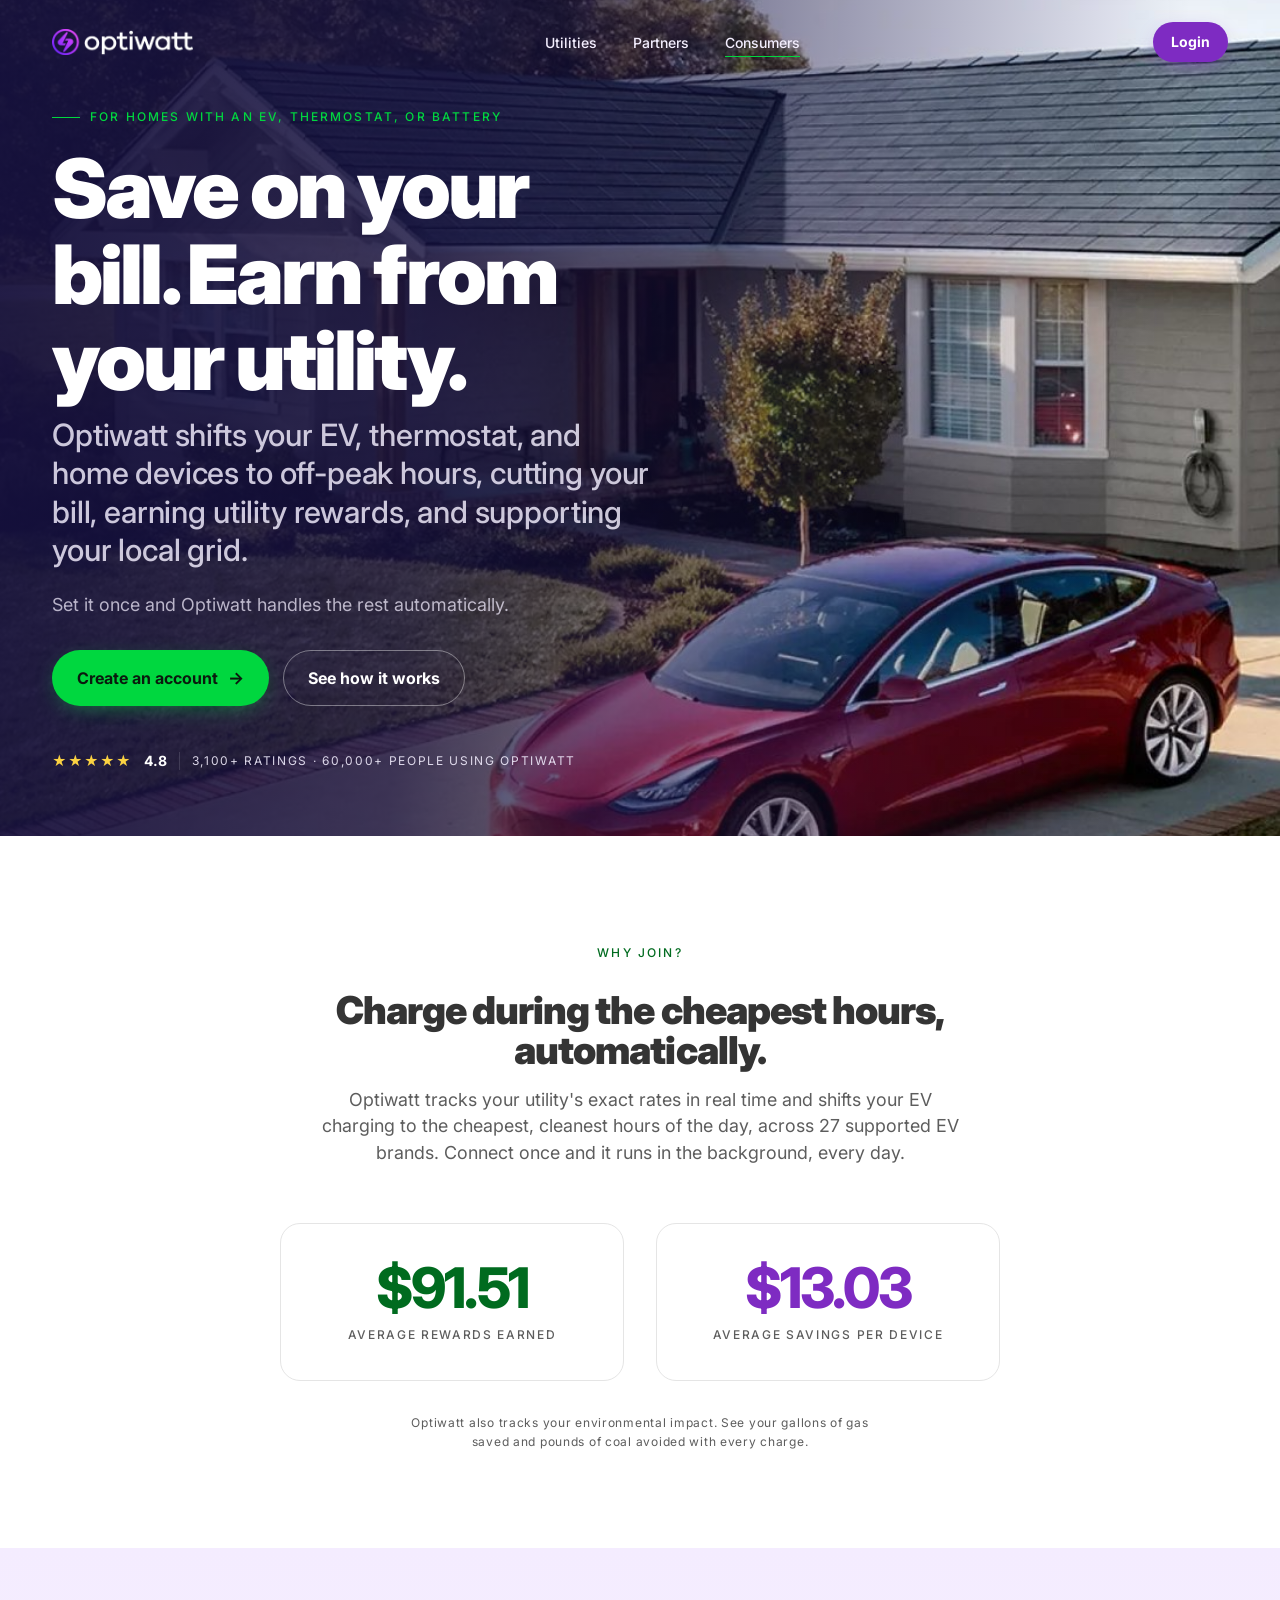
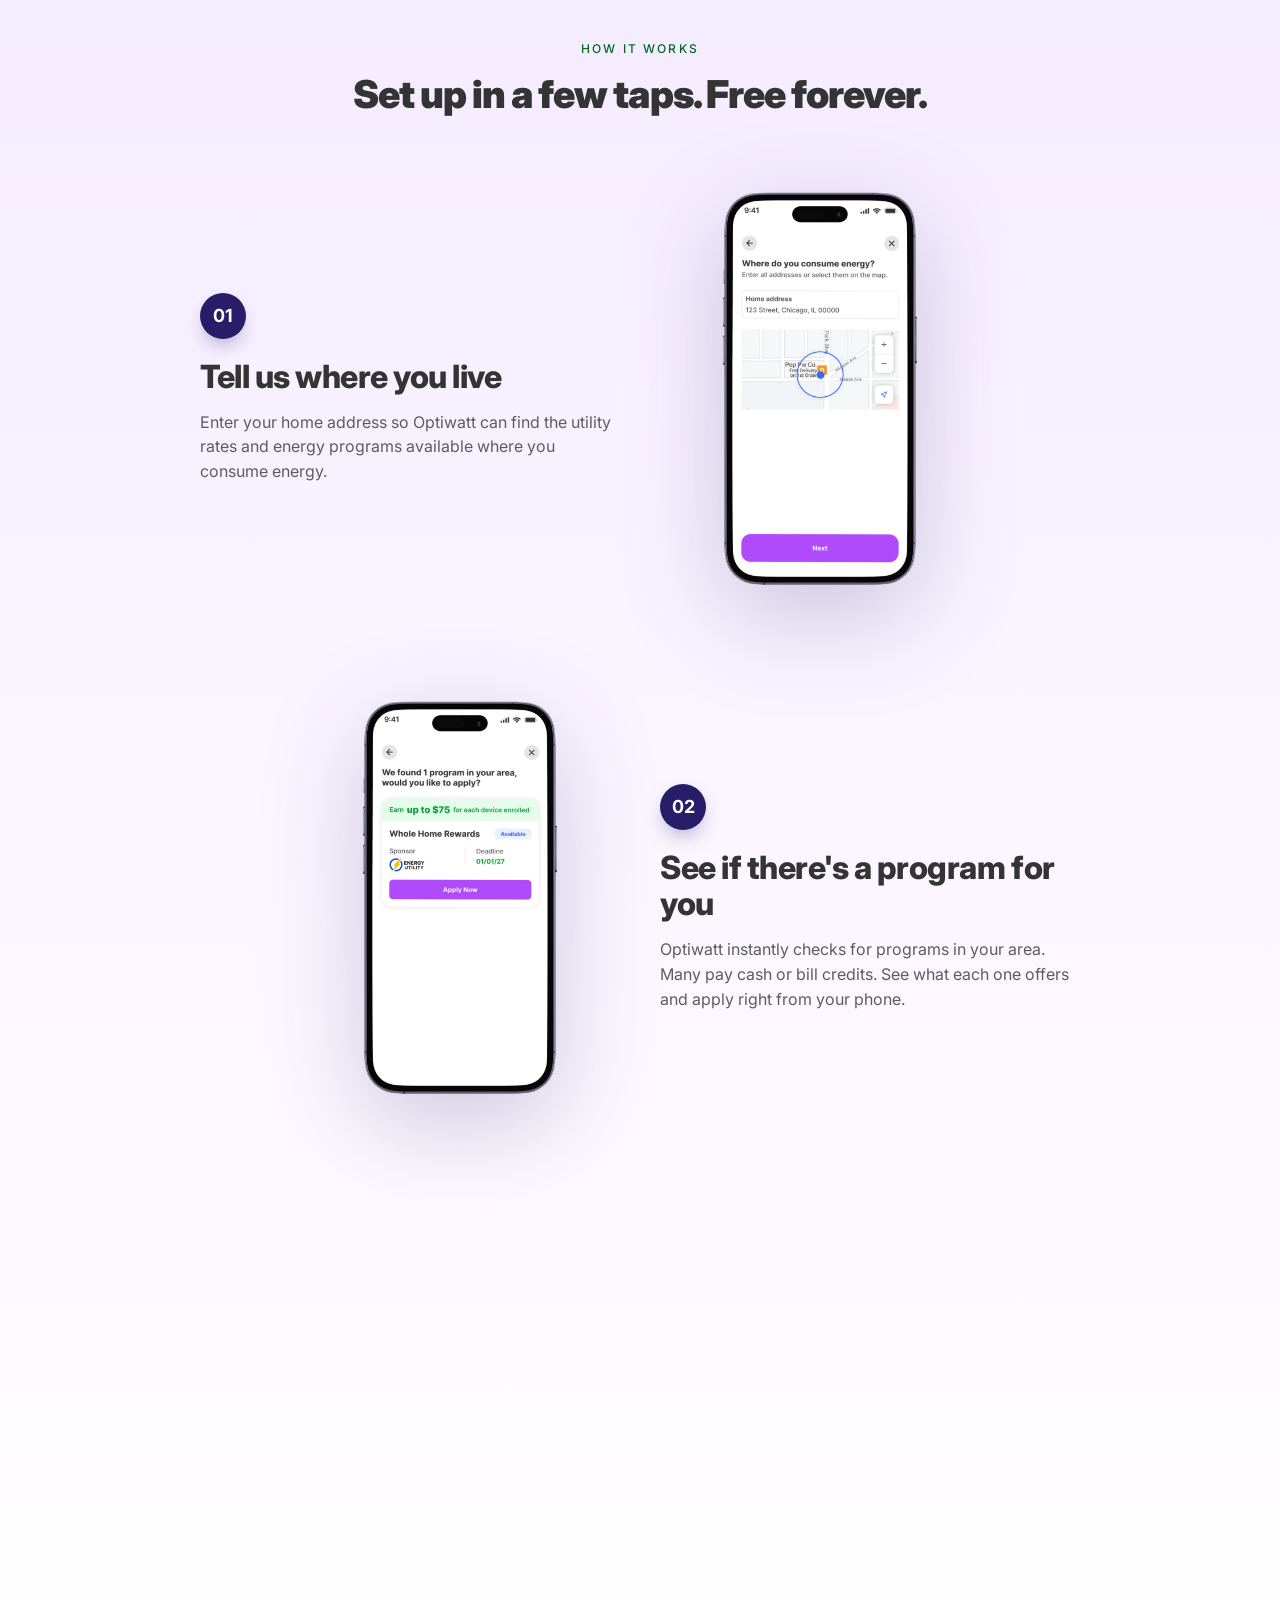
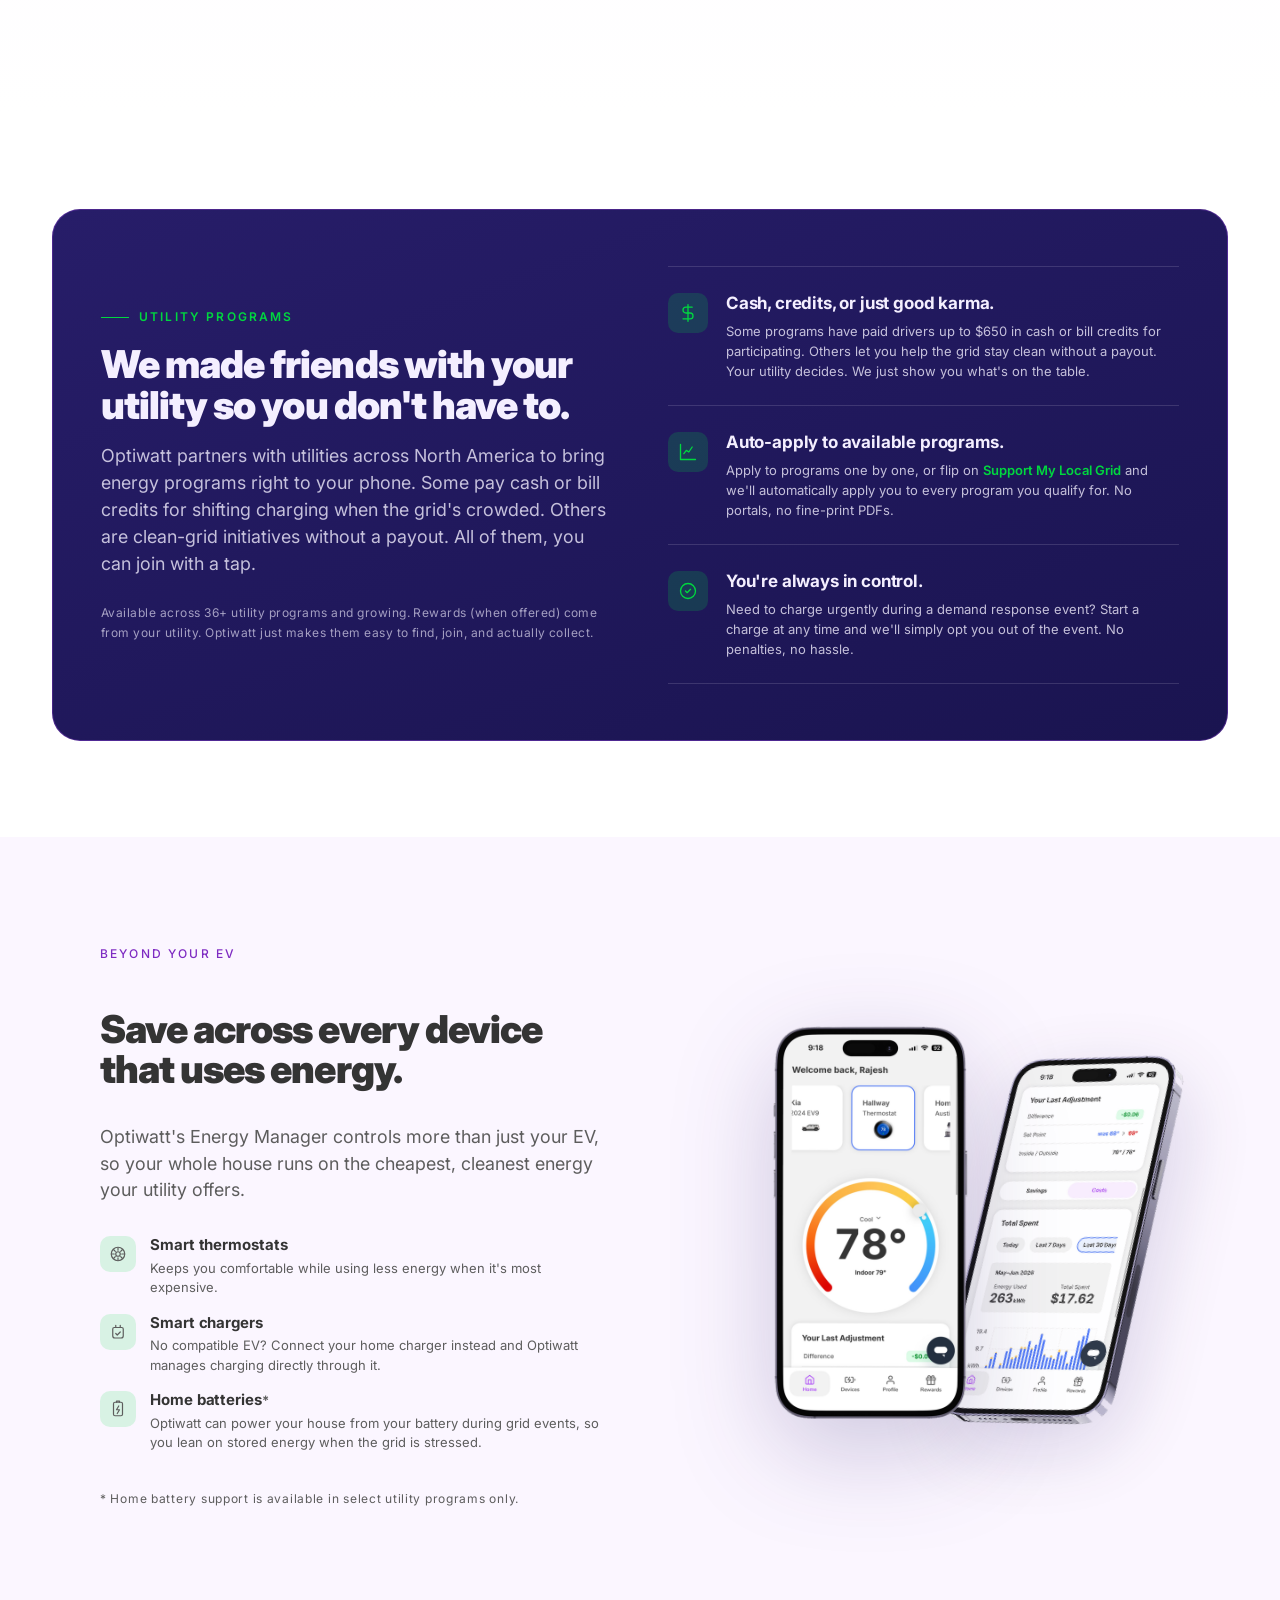
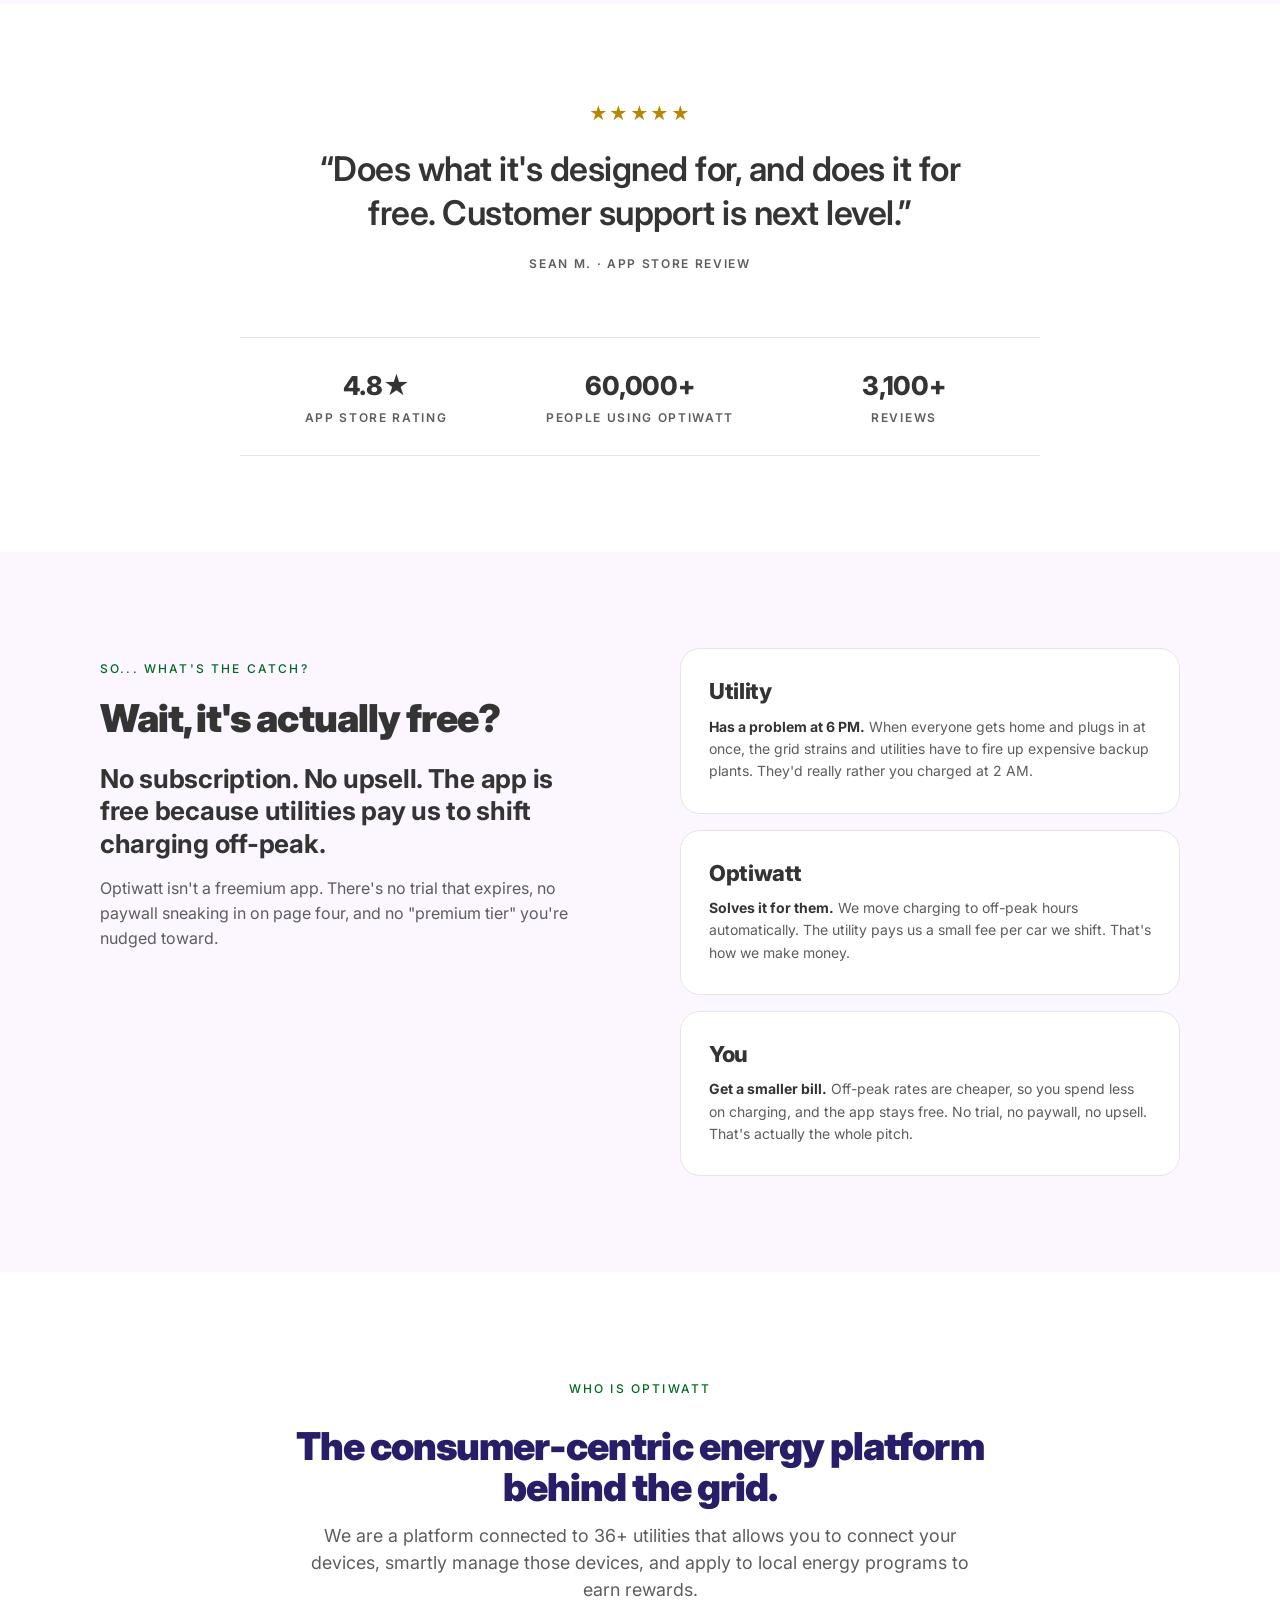
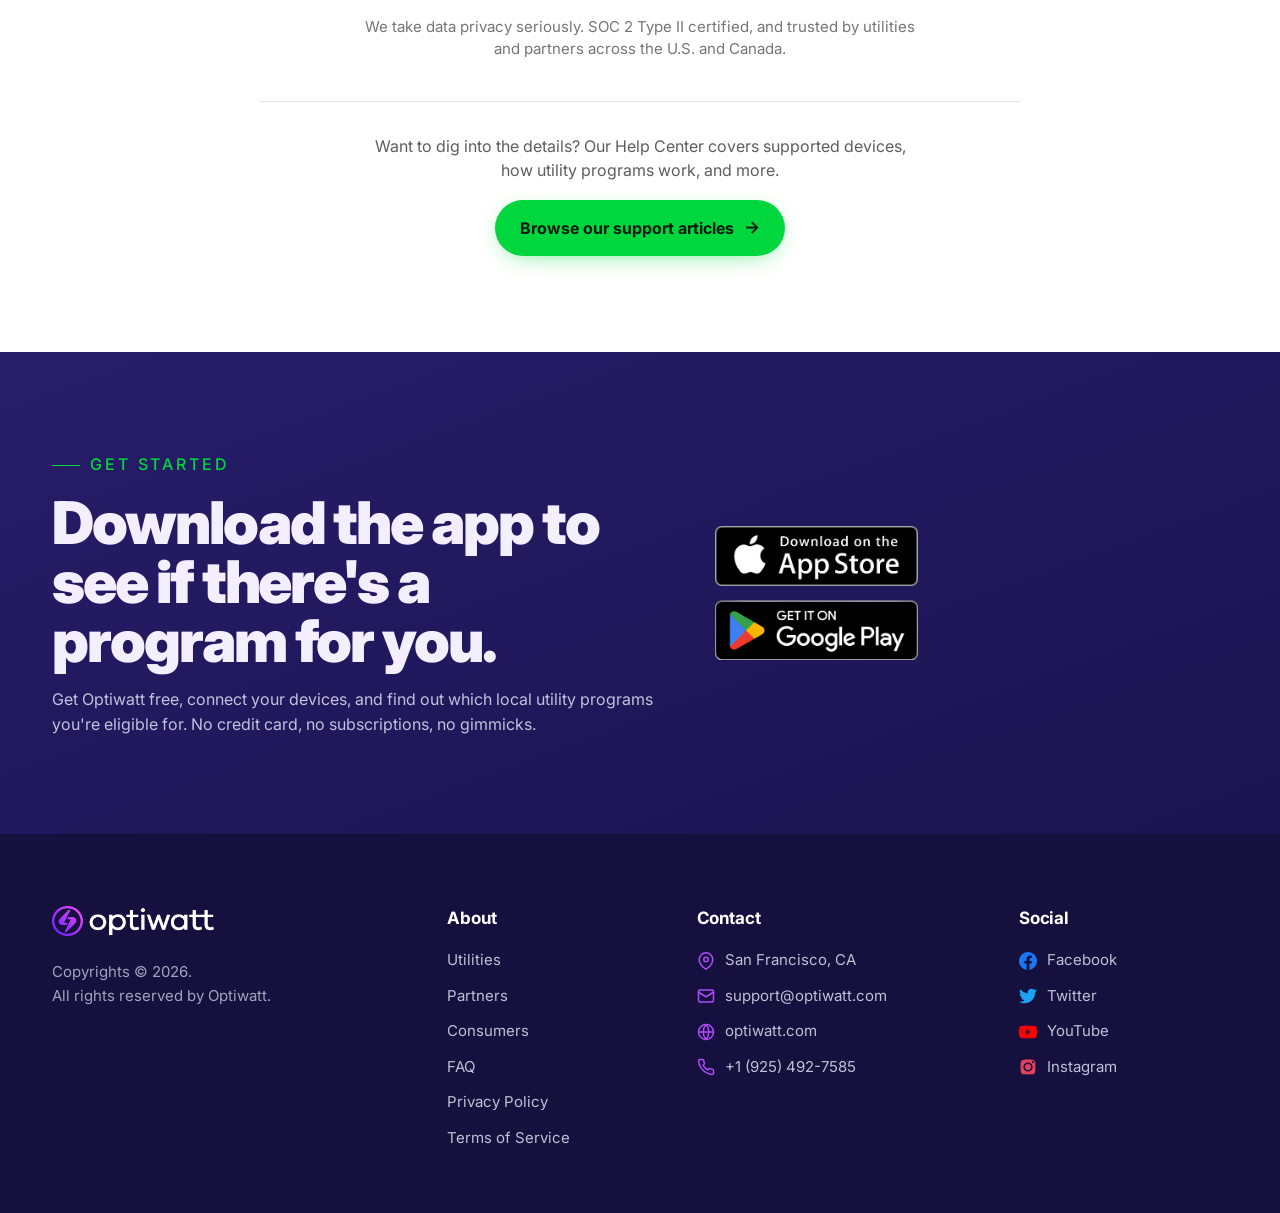
==== consumers.html @ 9ab8e17d "Open consumers Login link in a new tab Co-Authored-By: Claude Opus 4.8 <noreply@anthropic.com>" ====
<!doctype html>
<html lang="en">
<head>
<meta charset="utf-8">
<meta name="viewport" content="width=device-width,initial-scale=1">
<link rel="icon" type="image/png" href="favicon.png">
<link rel="apple-touch-icon" href="favicon.png">
<title>Save on your bill, earn from your utility | Optiwatt</title>
<meta name="description" content="Optiwatt shifts your EV, thermostat, and home devices to off-peak hours, cutting your energy bill and earning you $50–$650 a year in utility program rewards. Automatic and free forever. 4.8 stars, 60,000+ people using Optiwatt.">
<link rel="stylesheet" href="css/base.css">
<link rel="stylesheet" href="css/site.css">
</head>
<body>

<a href="#main" class="skip-link">Skip to content</a>

<!-- ============== NAV ============== -->
<header class="site-nav is-dark">
  <div class="container nav-inner">
    <a class="nav-logo" href="index.html">
      <img src="images/logo-light.webp" alt="Optiwatt">
    </a>
    <nav aria-label="Primary" id="primary-nav">
      <ul class="nav-links">
        <li><a href="index.html">Utilities</a></li>
        <li><a href="partners.html">Partners</a></li>
        <li><a href="consumers.html" class="is-active">Consumers</a></li>
      </ul>
    </nav>
    <a class="nav-login" href="https://optiwatt.com/login" target="_blank" rel="noopener">Login</a>
    <button class="nav-toggle" type="button" aria-label="Open menu" aria-expanded="false" aria-controls="primary-nav">
      <span class="nav-toggle-bar"></span>
      <span class="nav-toggle-bar"></span>
      <span class="nav-toggle-bar"></span>
    </button>
  </div>
</header>

<main id="main">

<!-- ============== HERO ============== -->
<section class="hero hero-immersive">
  <div class="hero-bg" aria-hidden="true"></div>
  <div class="hero-scrim" aria-hidden="true"></div>
  <div class="container">
    <div class="hero-copy">
      <p class="eyebrow hero-eyebrow reveal in">For homes with an EV, thermostat, or battery</p>
      <h1 class="display-xl reveal delay-1 in h1-two-tier">
        <span class="h1-primary">Save on your bill. Earn from your utility.</span>
        <span class="h1-secondary">Optiwatt shifts your EV, thermostat, and home devices to off-peak hours, cutting your bill, earning utility rewards, and supporting your local grid.</span>
      </h1>
      <p class="lede reveal delay-2 in">Set it once and Optiwatt handles the rest automatically.</p>
      <div class="hero-ctas reveal delay-3 in">
        <a href="https://optiwatt.com/signup" class="btn btn-primary btn-arrow" target="_blank" rel="noopener">Create an account</a>
        <a href="#how-it-works" class="btn btn-ghost-light">See how it works</a>
      </div>
      <div class="hero-social reveal delay-3 in" aria-label="App rating and downloads">
        <div class="rating-badge">
          <a class="stars" href="https://apps.apple.com/us/app/optiwatt-local-energy-rewards/id1536047033" target="_blank" rel="noopener" aria-label="4.8 stars — read our App Store reviews" style="text-decoration:none;">★★★★★</a>
          <span class="score">4.8</span>
          <span class="meta">3,100+ ratings · 60,000+ people using Optiwatt</span>
        </div>
      </div>
    </div>
  </div>
</section>

<!-- ============== SAVINGS / VALUE PROP ============== -->
<section class="savings-section">
  <div class="container">
    <div class="savings-head">
      <p class="eyebrow dark no-rule reveal">Why join?</p>
      <h2 class="display-s reveal delay-1">Charge during the cheapest hours, automatically.</h2>
      <p class="lede reveal delay-2">Optiwatt tracks your utility's exact rates in real time and shifts your EV charging to the cheapest, cleanest hours of the day, across 27 supported EV brands. Connect once and it runs in the background, every day.</p>
    </div>

    <div class="savings-grid two-stat reveal delay-2">
      <div class="savings-stat">
        <span class="ss-num">$91.51</span>
        <span class="ss-label">Average rewards earned</span>
      </div>
      <div class="savings-stat">
        <span class="ss-num">$13.03</span>
        <span class="ss-label">Average savings per device</span>
      </div>
    </div>

    <p class="savings-eco reveal delay-3">Optiwatt also tracks your environmental impact. See your gallons of gas saved and pounds of coal avoided with every charge.</p>
  </div>
</section>

<!-- ============== HOW IT WORKS: image+text alternating rows ============== -->
<section class="steps-section" id="how-it-works">
  <div class="container">
    <div class="steps-head">
      <p class="eyebrow dark no-rule reveal" style="justify-content:center;display:flex;">How it works</p>
      <h2 class="display-s reveal delay-1">Set up in a few taps. Free forever.</h2>
    </div>

    <div class="steps-rows">

      <!-- Row 1: Tell us where you live, phone right -->
      <div class="step-row reveal delay-2">
        <div class="step-row-copy">
          <span class="step-num">01</span>
          <h3 class="step-title">Tell us where you live</h3>
          <p class="step-desc">Enter your home address so Optiwatt can find the utility rates and energy programs available where you consume energy.</p>
        </div>
        <div class="step-row-visual">
          <img class="step-phone" src="images/step-1-address.png" alt="Optiwatt onboarding screen asking where you consume energy, with a home address field and a map.">
        </div>
      </div>

      <!-- Row 2: See if there's a program, phone left -->
      <div class="step-row reverse reveal delay-2">
        <div class="step-row-copy">
          <span class="step-num">02</span>
          <h3 class="step-title">See if there's a program for you</h3>
          <p class="step-desc">Optiwatt instantly checks for programs in your area. Many pay cash or bill credits. See what each one offers and apply right from your phone.</p>
        </div>
        <div class="step-row-visual">
          <img class="step-phone" src="images/step-2-program.png" alt="Optiwatt screen showing one program found in your area (Whole Home Rewards, earn up to $75 per device enrolled), with an Apply Now button.">
        </div>
      </div>

      <!-- Row 3: Connect devices and enroll, phone right -->
      <div class="step-row reveal delay-2">
        <div class="step-row-copy">
          <span class="step-num">03</span>
          <h3 class="step-title">Connect your devices and start earning</h3>
          <p class="step-desc">Connect your EV, charger, thermostat, or Powerwall to enroll. Optiwatt handles charging automatically from there, and you can change or opt out anytime.</p>
        </div>
        <div class="step-row-visual">
          <img class="step-phone" src="images/step-3-enroll.png" alt="Optiwatt Connect devices screen showing two eligible devices already connected with checkmarks — a 2025 Tesla Model 3 and a Nest thermostat — with $100 enrollment and $25 per year participation.">
        </div>
      </div>

    </div>
  </div>
</section>

<!-- ============== UTILITY PROGRAMS ============== -->
<section class="earn-section" id="earn">
  <div class="container">
    <div class="earn-panel reveal">
      <div class="earn-panel-copy">
        <p class="eyebrow earn-eyebrow">Utility programs</p>
        <h2 class="display-s">We made friends with your utility so you don't have to.</h2>
        <p class="lede">Optiwatt partners with utilities across North America to bring energy programs right to your phone. Some pay cash or bill credits for shifting charging when the grid's crowded. Others are clean-grid initiatives without a payout. All of them, you can join with a tap.</p>
        <p class="earn-foot">Available across 36+ utility programs and growing. Rewards (when offered) come from your utility. Optiwatt just makes them easy to find, join, and actually collect.</p>
      </div>

      <ul class="earn-list" role="list">
        <li class="earn-item">
          <span class="earn-icon" aria-hidden="true">
            <svg viewBox="0 0 24 24"><path d="M12 2v20"/><path d="M17 5H9.5a3.5 3.5 0 0 0 0 7h5a3.5 3.5 0 0 1 0 7H6"/></svg>
          </span>
          <div class="earn-item-body">
            <h3>Cash, credits, or just good karma.</h3>
            <p>Some programs have paid drivers up to $650 in cash or bill credits for participating. Others let you help the grid stay clean without a payout. Your utility decides. We just show you what's on the table.</p>
          </div>
        </li>
        <li class="earn-item">
          <span class="earn-icon" aria-hidden="true">
            <svg viewBox="0 0 24 24"><path d="M3 3v18h18"/><path d="M7 14l3-4 3 2 4-6"/></svg>
          </span>
          <div class="earn-item-body">
            <h3>Auto-apply to available programs.</h3>
            <p>Apply to programs one by one, or flip on <em>Support My Local Grid</em> and we'll automatically apply you to every program you qualify for. No portals, no fine-print PDFs.</p>
          </div>
        </li>
        <li class="earn-item">
          <span class="earn-icon" aria-hidden="true">
            <svg viewBox="0 0 24 24"><circle cx="12" cy="12" r="9"/><path d="M9 12l2 2 4-4"/></svg>
          </span>
          <div class="earn-item-body">
            <h3>You're always in control.</h3>
            <p>Need to charge urgently during a demand response event? Start a charge at any time and we'll simply opt you out of the event. No penalties, no hassle.</p>
          </div>
        </li>
      </ul>
    </div>
  </div>
</section>

<!-- ============== BEYOND EV ============== -->
<section class="beyond-section" id="beyond">
  <div class="container">
    <div class="beyond-pair">
      <div class="beyond-pair-copy">
        <p class="eyebrow dark no-rule reveal">Beyond your EV</p>
        <h2 class="display-s reveal delay-1">Save across every device that uses energy.</h2>
        <p class="lede reveal delay-2">Optiwatt's Energy Manager controls more than just your EV, so your whole house runs on the cheapest, cleanest energy your utility offers.</p>

        <ul class="beyond-list reveal delay-3" role="list">
          <li class="beyond-list-item">
            <span class="beyond-list-icon" aria-hidden="true">
              <svg viewBox="0 0 24 24"><circle cx="12" cy="12" r="9"/><path d="M12 4v3M12 17v3M4 12h3M17 12h3M6.3 6.3l2.1 2.1M15.6 15.6l2.1 2.1M6.3 17.7l2.1-2.1M15.6 8.4l2.1-2.1"/><circle cx="12" cy="12" r="3"/></svg>
            </span>
            <div>
              <strong>Smart thermostats</strong>
              <span>Keeps you comfortable while using less energy when it's most expensive.</span>
            </div>
          </li>
          <li class="beyond-list-item">
            <span class="beyond-list-icon" aria-hidden="true">
              <svg viewBox="0 0 24 24"><path d="M7 6h10a2 2 0 0 1 2 2v9a3 3 0 0 1-3 3H8a3 3 0 0 1-3-3V8a2 2 0 0 1 2-2z"/><path d="M9 3v3M15 3v3"/><path d="M9 14l2 2 4-4"/></svg>
            </span>
            <div>
              <strong>Smart chargers</strong>
              <span>No compatible EV? Connect your home charger instead and Optiwatt manages charging directly through it.</span>
            </div>
          </li>
          <li class="beyond-list-item">
            <span class="beyond-list-icon" aria-hidden="true">
              <svg viewBox="0 0 24 24"><rect x="6" y="3" width="12" height="18" rx="2"/><path d="M10 3V1.5h4V3"/><path d="M13 8l-3 5h4l-3 5" stroke-width="1.6"/></svg>
            </span>
            <div>
              <strong>Home batteries<span class="beyond-asterisk" aria-hidden="true">*</span></strong>
              <span>Optiwatt can power your house from your battery during grid events, so you lean on stored energy when the grid is stressed.</span>
            </div>
          </li>
        </ul>

        <p class="beyond-footnote reveal delay-3"><span aria-hidden="true">*</span> Home battery support is available in select utility programs only.</p>
      </div>

      <div class="beyond-pair-visual reveal delay-2">
        <img src="[data-uri]" alt="Optiwatt thermostat cost dashboard showing -$0.06 last adjustment, a savings/costs toggle, and a 30-day total of 263 kWh / $17.62 with a daily energy use bar chart." class="beyond-phone beyond-phone-back">
        <img src="[data-uri]" alt="Optiwatt home screen showing Rajesh's Hallway Thermostat selected, currently cooling to 78° with the indoor temperature at 79°." class="beyond-phone beyond-phone-front">
      </div>
    </div>
  </div>
</section>

<!-- ============== TESTIMONIALS ============== -->
<section class="testimonials">
  <div class="container">
    <figure class="testimonial-hero reveal">
      <span class="th-stars" aria-hidden="true">★★★★★</span>
      <blockquote>Does what it's designed for, and does it for free. Customer support is next level.</blockquote>
      <figcaption>Sean M. · App Store review</figcaption>
    </figure>

    <div class="social-proof-bar reveal delay-2">
      <div class="spb-stat">
        <span class="spb-num">4.8★</span>
        <span class="spb-label">App Store rating</span>
      </div>
      <div class="spb-stat">
        <span class="spb-num">60,000+</span>
        <span class="spb-label">People using Optiwatt</span>
      </div>
      <div class="spb-stat">
        <span class="spb-num">3,100+</span>
        <span class="spb-label">Reviews</span>
      </div>
    </div>
  </div>
</section>

<!-- ============== HOW IT'S FREE ============== -->
<section class="how-free">
  <div class="container">
    <div class="how-free-pair">

      <div class="how-free-pair-copy reveal">
        <p class="eyebrow dark no-rule">So... what's the catch?</p>
        <h2 class="display-s">Wait, it's actually free?</h2>
        <h3 class="how-free-pitch">No subscription. No upsell. The app is free because utilities pay us to shift charging off-peak.</h3>
        <p class="how-free-lede">Optiwatt isn't a freemium app. There's no trial that expires, no paywall sneaking in on page four, and no "premium tier" you're nudged toward.</p>
      </div>

      <div class="how-free-pair-cards reveal delay-2">
        <div class="hf-step">
          <h3 class="hf-entity">Utility</h3>
          <p><strong>Has a problem at 6 PM.</strong> When everyone gets home and plugs in at once, the grid strains and utilities have to fire up expensive backup plants. They'd really rather you charged at 2 AM.</p>
        </div>
        <div class="hf-step">
          <h3 class="hf-entity">Optiwatt</h3>
          <p><strong>Solves it for them.</strong> We move charging to off-peak hours automatically. The utility pays us a small fee per car we shift. That's how we make money.</p>
        </div>
        <div class="hf-step">
          <h3 class="hf-entity">You</h3>
          <p><strong>Get a smaller bill.</strong> Off-peak rates are cheaper, so you spend less on charging, and the app stays free. No trial, no paywall, no upsell. That's actually the whole pitch.</p>
        </div>
      </div>

    </div>
  </div>
</section>

<!-- ============== WHO IS OPTIWATT ============== -->
<section class="who-section" id="who">
  <div class="container">
    <div class="who-head reveal">
      <p class="eyebrow dark no-rule">Who is Optiwatt</p>
      <h2 class="display-s">The consumer-centric energy platform behind the grid.</h2>
      <p class="lede">We are a platform connected to 36+ utilities that allows you to connect your devices, smartly manage those devices, and apply to local energy programs to earn rewards.</p>
      <p class="who-foot">We take data privacy seriously. SOC 2 Type II certified, and trusted by utilities and partners across the U.S. and Canada.</p>

      <div class="who-support reveal delay-2">
        <p>Want to dig into the details? Our Help Center covers supported devices, how utility programs work, and more.</p>
        <a href="https://optiwatt.zendesk.com/hc/en-us" target="_blank" rel="noopener" class="btn btn-primary btn-arrow">Browse our support articles</a>
      </div>
    </div>
  </div>
</section>

<!-- ============== DOWNLOAD CTA ============== -->
<section class="download-section" id="download">
  <div class="container download-grid">
    <div class="download-copy">
      <p class="eyebrow reveal">Get started</p>
      <h2 class="display-m reveal delay-1">Download the app to see if there's a program for you.</h2>
      <p class="reveal delay-2">Get Optiwatt free, connect your devices, and find out which local utility programs you're eligible for. No credit card, no subscriptions, no gimmicks.</p>
    </div>

    <div class="download-actions reveal delay-1">
      <div class="store-badges-row">
        <a href="https://apps.apple.com/us/app/optiwatt-local-energy-rewards/id1536047033" class="app-badge" target="_blank" rel="noopener"><img src="images/app-store-badge.png" alt="Download on the App Store"></a>
        <a href="https://play.google.com/store/apps/details?id=com.getoptiwatt.optiwatt&hl=en_US" class="app-badge" target="_blank" rel="noopener"><img src="images/google-play-badge.png" alt="Get it on Google Play"></a>
      </div>
    </div>
  </div>
</section>

</main>

<!-- ============== FOOTER ============== -->
<footer class="site-footer">
  <div class="container footer-grid">
    <div class="footer-brand">
      <img class="footer-logo-img" src="images/logo-light.webp" alt="Optiwatt">
      <p class="footer-copy">Copyrights © 2026.<br>All rights reserved by Optiwatt.</p>
    </div>
    <div class="footer-col">
      <h3>About</h3>
      <ul>
        <li><a href="index.html">Utilities</a></li>
        <li><a href="partners.html">Partners</a></li>
        <li><a href="consumers.html">Consumers</a></li>
        <li><a href="https://optiwatt.zendesk.com/hc/en-us" target="_blank" rel="noopener">FAQ</a></li>
        <li><a href="https://optiwatt.com/privacy" target="_blank" rel="noopener">Privacy Policy</a></li>
        <li><a href="https://optiwatt.com/tos" target="_blank" rel="noopener">Terms of Service</a></li>
      </ul>
    </div>
    <div class="footer-col footer-contact">
      <h3>Contact</h3>
      <ul>
        <li><span class="fc-icon"><svg viewBox="0 0 24 24" fill="none" stroke="currentColor" stroke-width="2" stroke-linecap="round" stroke-linejoin="round"><path d="M21 10c0 7-9 13-9 13s-9-6-9-13a9 9 0 0 1 18 0z"/><circle cx="12" cy="10" r="3"/></svg></span>San Francisco, CA</li>
        <li><a href="mailto:support@optiwatt.com"><span class="fc-icon"><svg viewBox="0 0 24 24" fill="none" stroke="currentColor" stroke-width="2" stroke-linecap="round" stroke-linejoin="round"><rect x="2" y="4" width="20" height="16" rx="2"/><path d="m22 7-10 6L2 7"/></svg></span>support@optiwatt.com</a></li>
        <li><a href="https://www.optiwatt.com" target="_blank" rel="noopener"><span class="fc-icon"><svg viewBox="0 0 24 24" fill="none" stroke="currentColor" stroke-width="2" stroke-linecap="round" stroke-linejoin="round"><circle cx="12" cy="12" r="10"/><path d="M2 12h20"/><path d="M12 2a15.3 15.3 0 0 1 0 20 15.3 15.3 0 0 1 0-20z"/></svg></span>optiwatt.com</a></li>
        <li><a href="tel:+19254927585"><span class="fc-icon"><svg viewBox="0 0 24 24" fill="none" stroke="currentColor" stroke-width="2" stroke-linecap="round" stroke-linejoin="round"><path d="M22 16.92v3a2 2 0 0 1-2.18 2 19.79 19.79 0 0 1-8.63-3.07 19.5 19.5 0 0 1-6-6 19.79 19.79 0 0 1-3.07-8.67A2 2 0 0 1 4.11 2h3a2 2 0 0 1 2 1.72c.13.96.36 1.9.7 2.81a2 2 0 0 1-.45 2.11L8.09 9.91a16 16 0 0 0 6 6l1.27-1.27a2 2 0 0 1 2.11-.45c.91.34 1.85.57 2.81.7A2 2 0 0 1 22 16.92z"/></svg></span>+1 (925) 492-7585</a></li>
      </ul>
    </div>
    <div class="footer-col footer-social">
      <h3>Social</h3>
      <ul>
        <li><a href="https://www.facebook.com/optiwatt/" target="_blank" rel="noopener"><span class="fs-icon"><svg viewBox="0 0 24 24" fill="#1877F2"><path d="M24 12a12 12 0 1 0-13.875 11.854v-8.385H7.078V12h3.047V9.356c0-3.007 1.792-4.668 4.533-4.668 1.312 0 2.686.234 2.686.234v2.953H15.83c-1.49 0-1.956.925-1.956 1.874V12h3.328l-.532 3.469h-2.796v8.385A12 12 0 0 0 24 12z"/></svg></span>Facebook</a></li>
        <li><a href="https://twitter.com/optiwatt" target="_blank" rel="noopener"><span class="fs-icon"><svg viewBox="0 0 24 24" fill="#1DA1F2"><path d="M23.954 4.569c-.885.389-1.83.654-2.825.775 1.014-.611 1.794-1.574 2.163-2.723-.951.555-2.005.959-3.127 1.184-.896-.959-2.173-1.559-3.591-1.559-2.717 0-4.92 2.203-4.92 4.917 0 .39.045.765.127 1.124C7.691 8.094 4.066 6.13 1.64 3.161c-.427.722-.666 1.561-.666 2.475 0 1.71.87 3.213 2.188 4.096-.807-.026-1.566-.248-2.228-.616v.061c0 2.385 1.693 4.374 3.946 4.827-.413.111-.849.171-1.296.171-.314 0-.615-.03-.916-.086.631 1.953 2.445 3.377 4.604 3.417-1.68 1.319-3.809 2.105-6.102 2.105-.39 0-.779-.023-1.17-.067 2.189 1.394 4.768 2.209 7.557 2.209 9.054 0 14-7.503 14-14.003 0-.211 0-.42-.015-.63.962-.689 1.797-1.56 2.457-2.548z"/></svg></span>Twitter</a></li>
        <li><a href="https://www.youtube.com/channel/UC3hhn3AJdZCxFJ_30wyQCdQ" target="_blank" rel="noopener"><span class="fs-icon"><svg viewBox="0 0 24 24" fill="#FF0000"><path d="M23.498 6.186a3.016 3.016 0 0 0-2.122-2.136C19.505 3.545 12 3.545 12 3.545s-7.505 0-9.377.505A3.017 3.017 0 0 0 .502 6.186C0 8.07 0 12 0 12s0 3.93.502 5.814a3.016 3.016 0 0 0 2.122 2.136c1.871.505 9.376.505 9.376.505s7.505 0 9.377-.505a3.015 3.015 0 0 0 2.122-2.136C24 15.93 24 12 24 12s0-3.93-.502-5.814zM9.545 15.568V8.432L15.818 12z"/></svg></span>YouTube</a></li>
        <li><a href="https://www.instagram.com/optiwatt/" target="_blank" rel="noopener"><span class="fs-icon"><svg viewBox="0 0 24 24" fill="#E4405F"><path d="M12 2.163c3.204 0 3.584.012 4.85.07 3.252.148 4.771 1.691 4.919 4.919.058 1.265.069 1.645.069 4.849 0 3.205-.012 3.584-.069 4.849-.149 3.225-1.664 4.771-4.919 4.919-1.266.058-1.644.07-4.85.07-3.204 0-3.584-.012-4.849-.07-3.26-.149-4.771-1.699-4.919-4.92-.058-1.265-.07-1.644-.07-4.849 0-3.204.013-3.583.07-4.849.149-3.227 1.664-4.771 4.919-4.919 1.266-.057 1.645-.069 4.849-.069zm0 3.675a6.162 6.162 0 1 0 0 12.324 6.162 6.162 0 0 0 0-12.324zM12 16a4 4 0 1 1 0-8 4 4 0 0 1 0 8zm6.406-11.845a1.44 1.44 0 1 0 0 2.881 1.44 1.44 0 0 0 0-2.881z"/></svg></span>Instagram</a></li>
      </ul>
    </div>
  </div>
</footer>

<script src="js/main.js"></script>

</body>
</html>
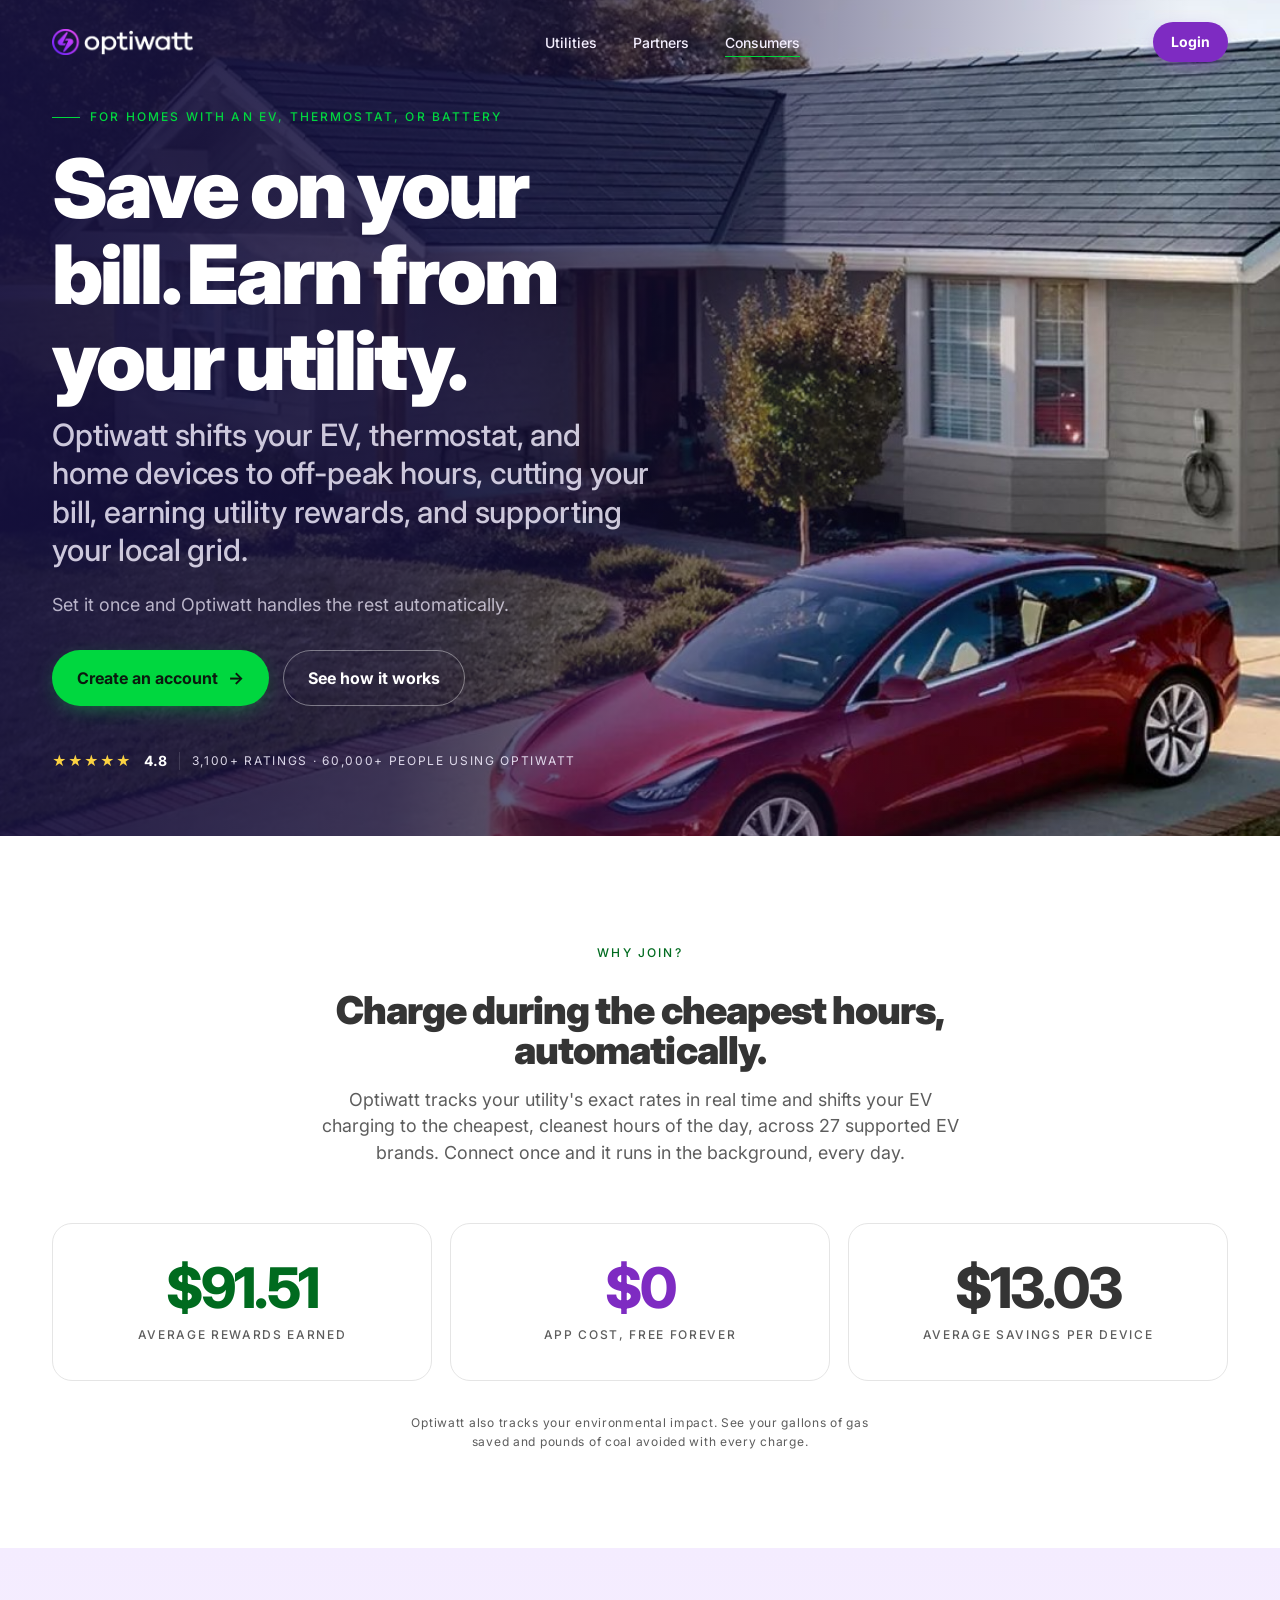
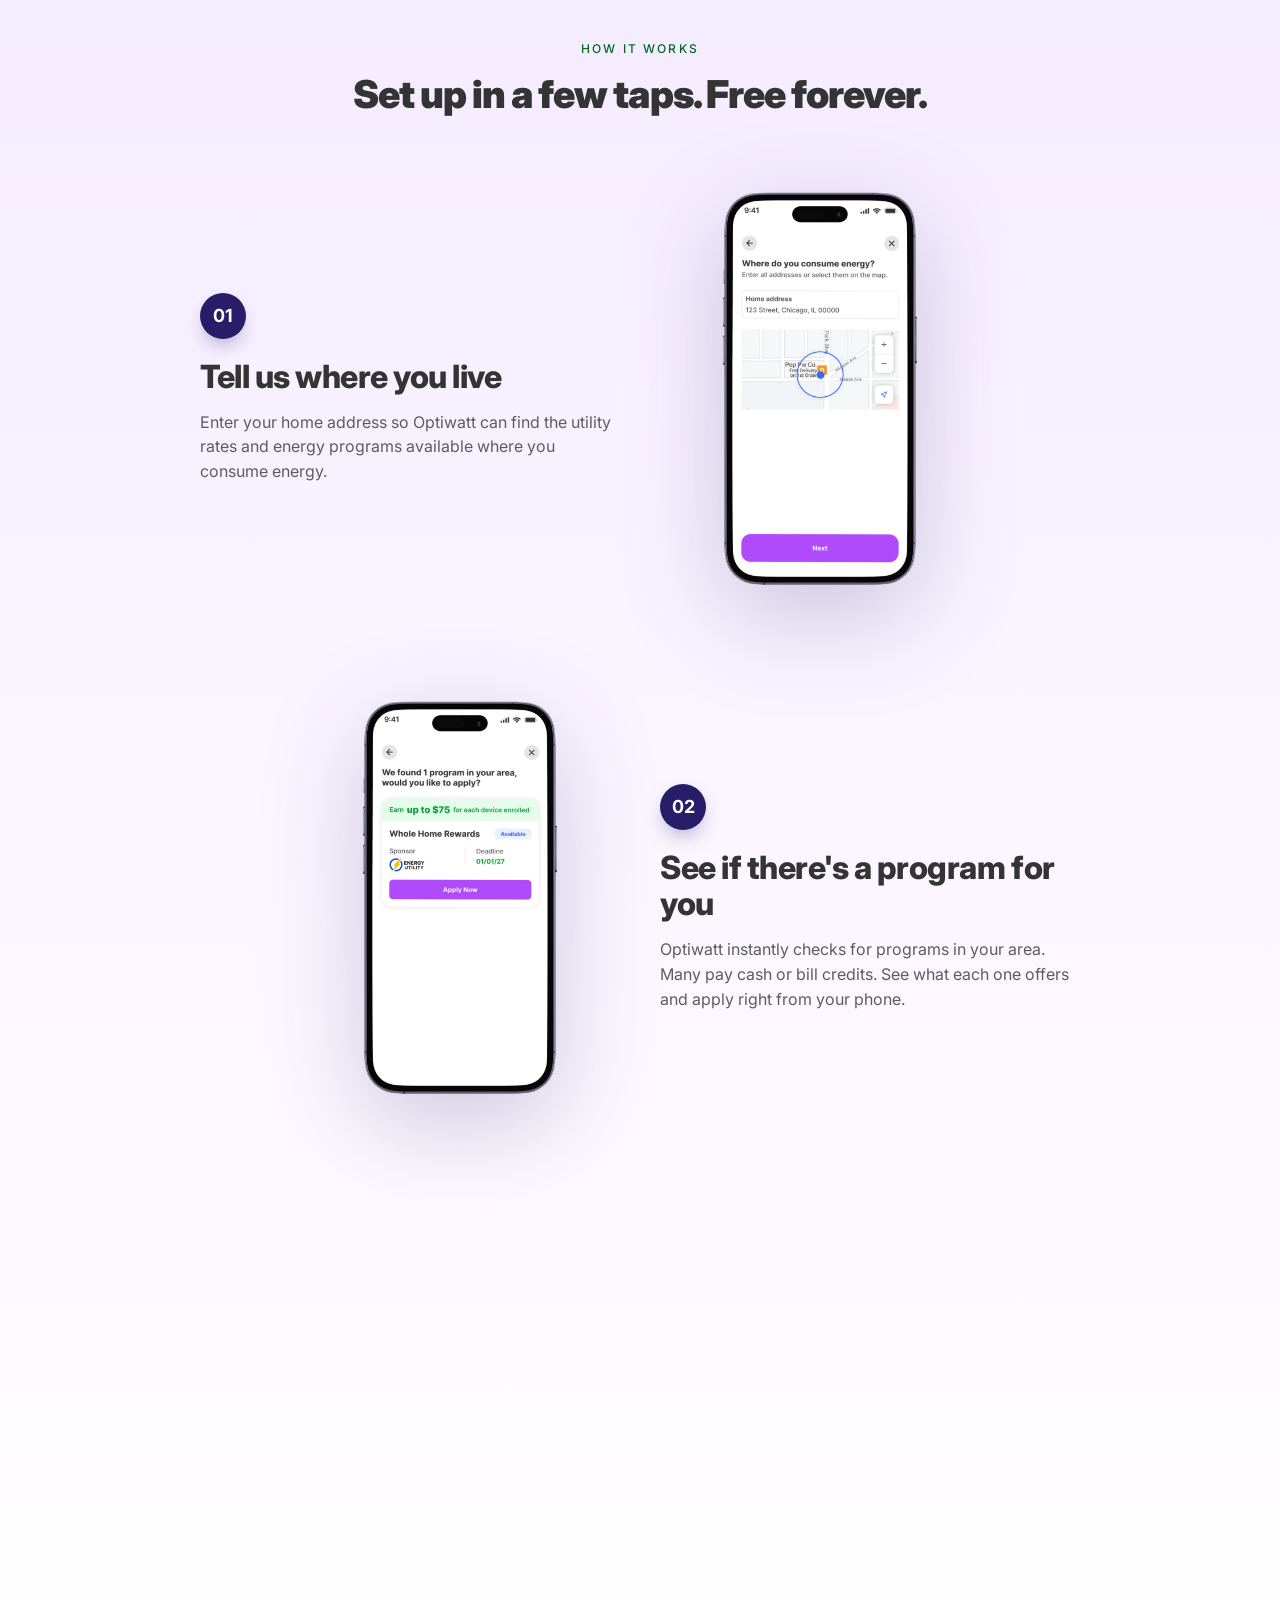
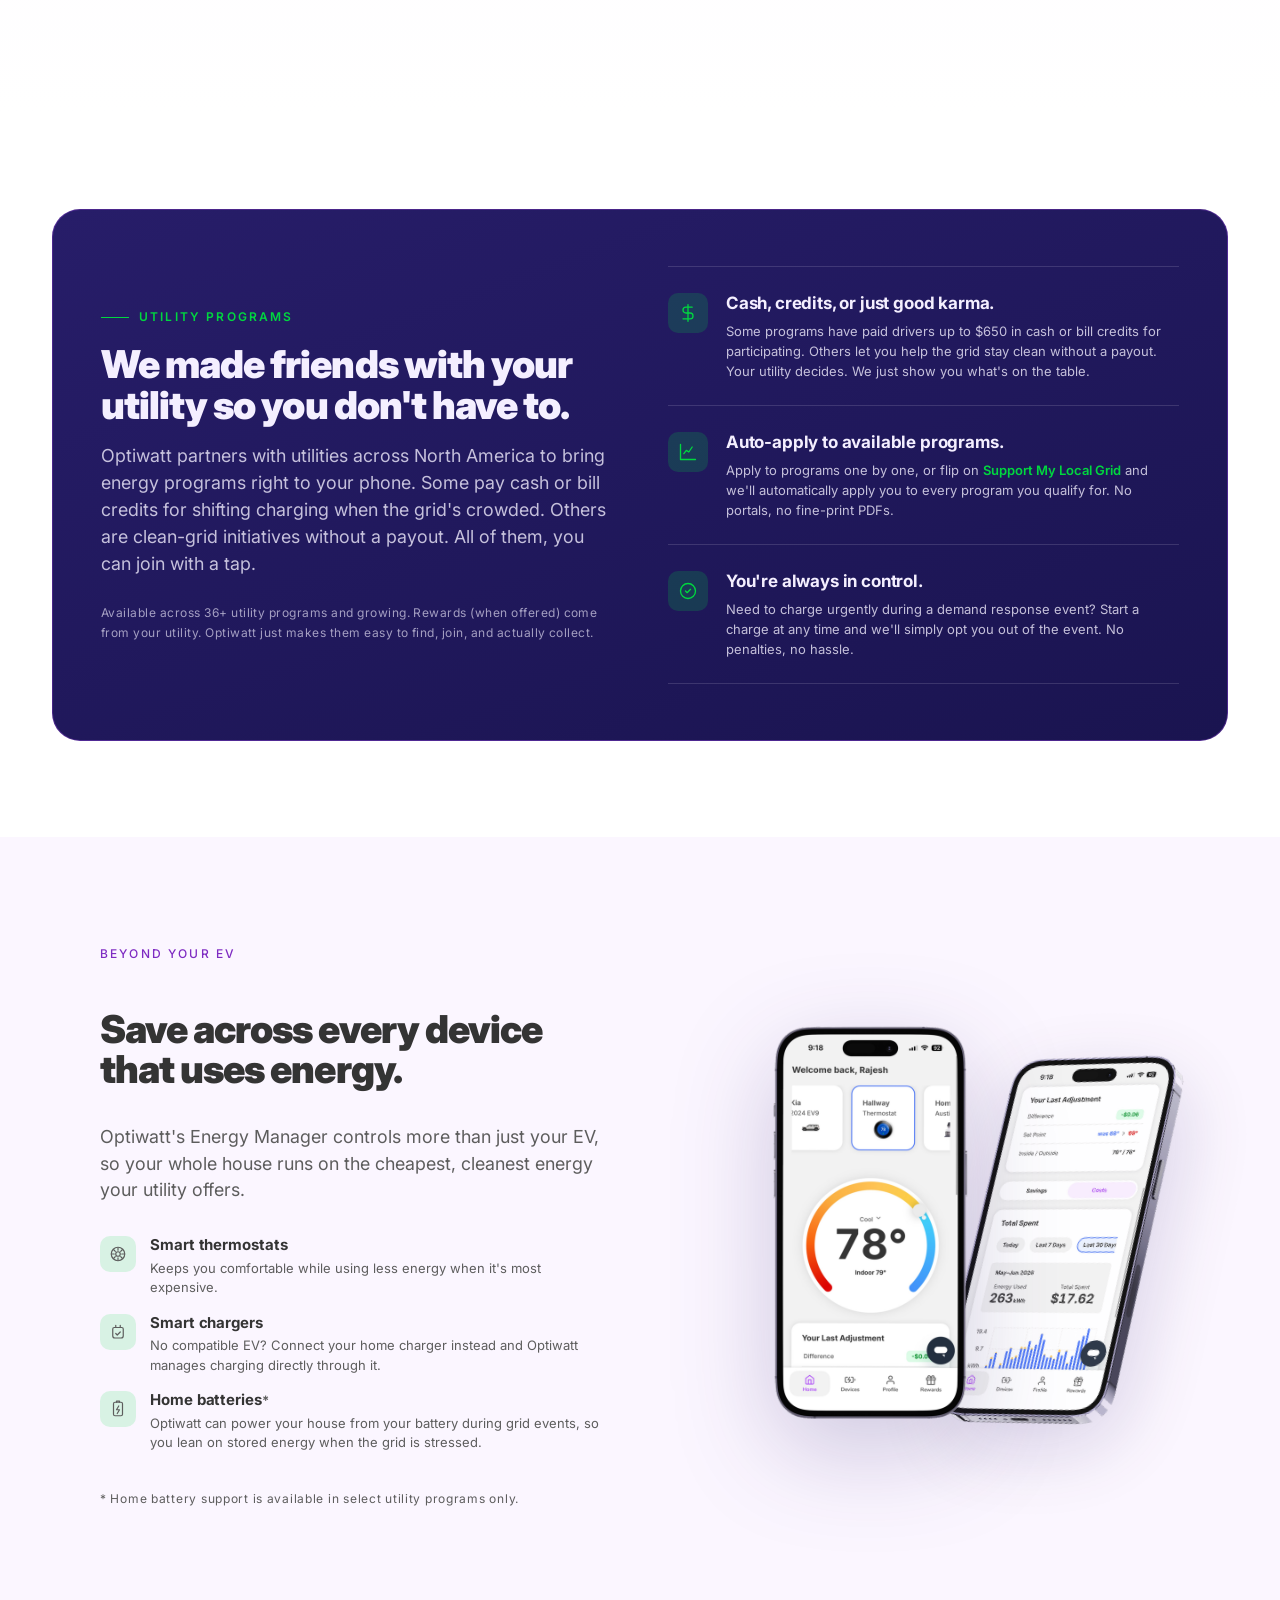
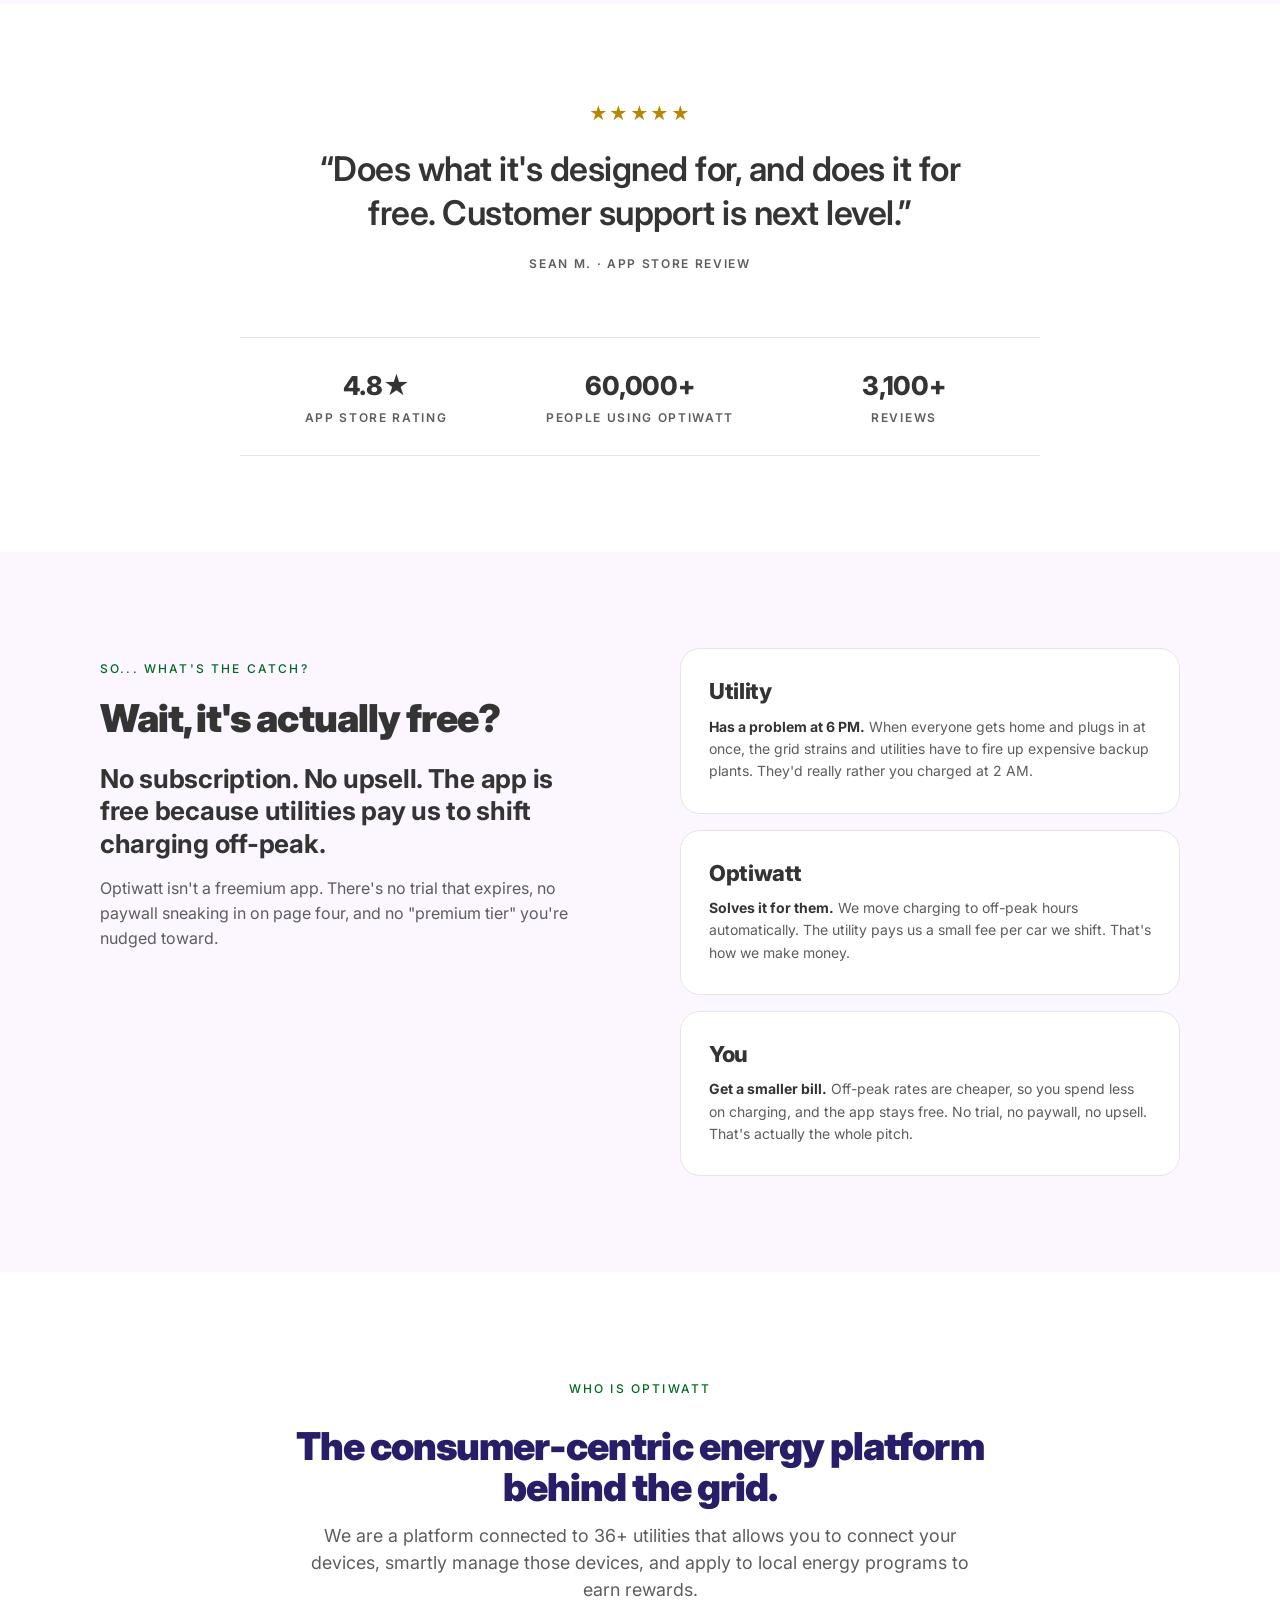
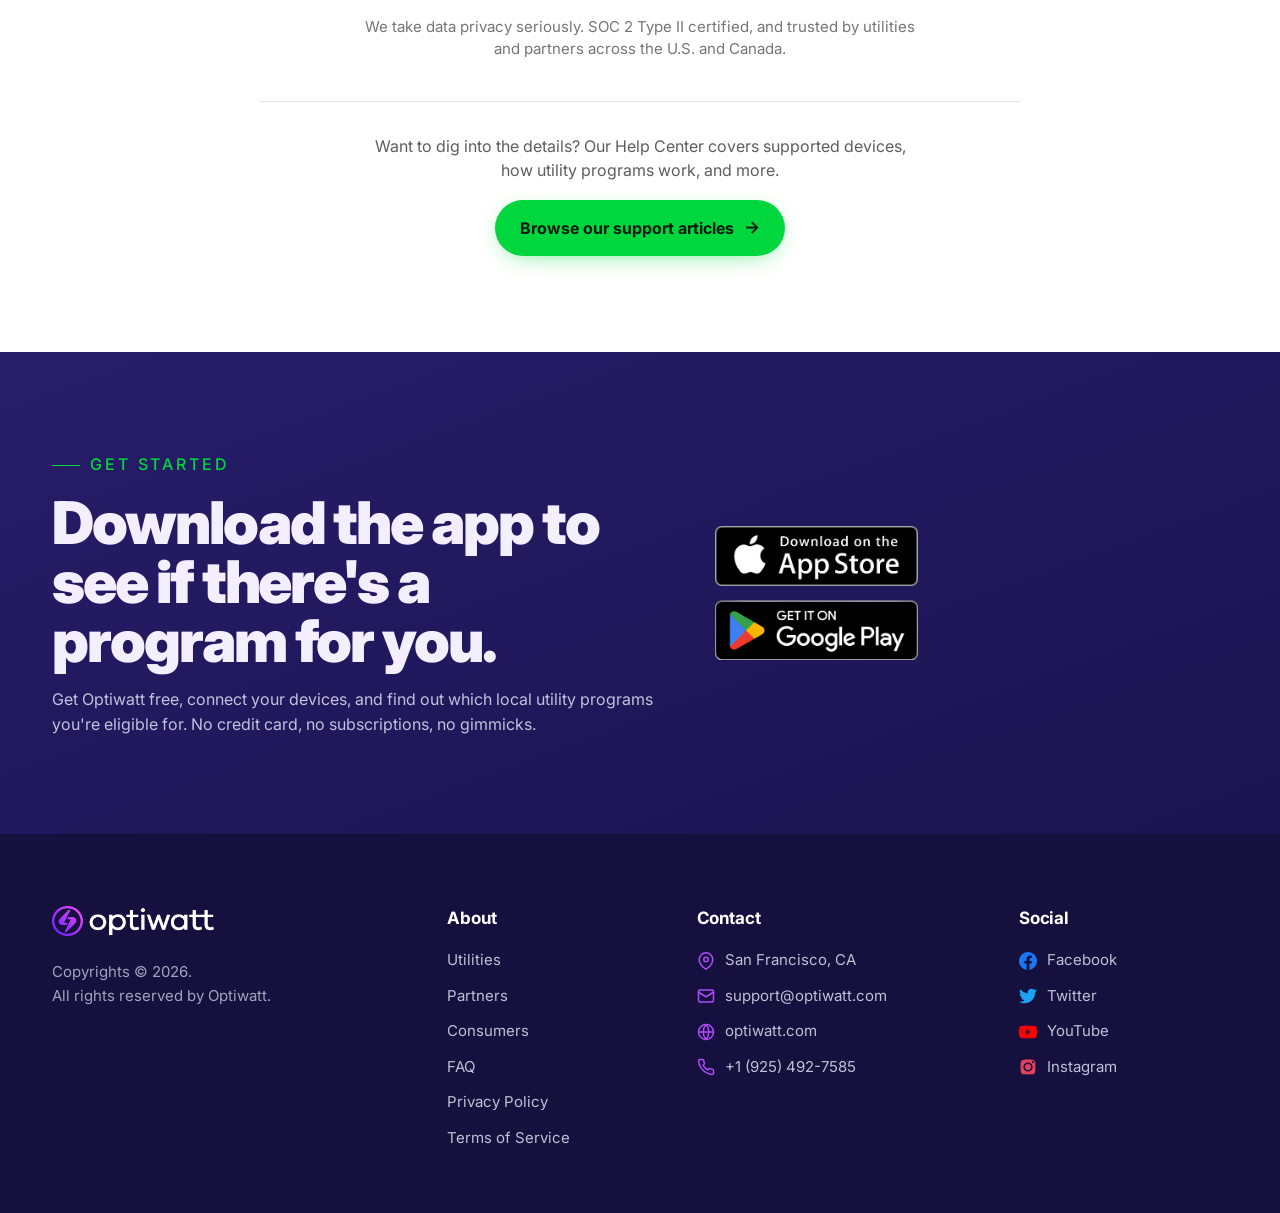
==== commit 85ab27ed: "Restore 'free' stat box in Why Join, centered between rewards and savings Re-add the $0 'App cost, f" ====
--- a/consumers.html
+++ b/consumers.html
@@ -74,10 +74,14 @@
       <p class="lede reveal delay-2">Optiwatt tracks your utility's exact rates in real time and shifts your EV charging to the cheapest, cleanest hours of the day, across 27 supported EV brands. Connect once and it runs in the background, every day.</p>
     </div>
 
-    <div class="savings-grid two-stat reveal delay-2">
+    <div class="savings-grid reveal delay-2">
       <div class="savings-stat">
         <span class="ss-num">$91.51</span>
         <span class="ss-label">Average rewards earned</span>
+      </div>
+      <div class="savings-stat">
+        <span class="ss-num">$0</span>
+        <span class="ss-label">App cost, free forever</span>
       </div>
       <div class="savings-stat">
         <span class="ss-num">$13.03</span>
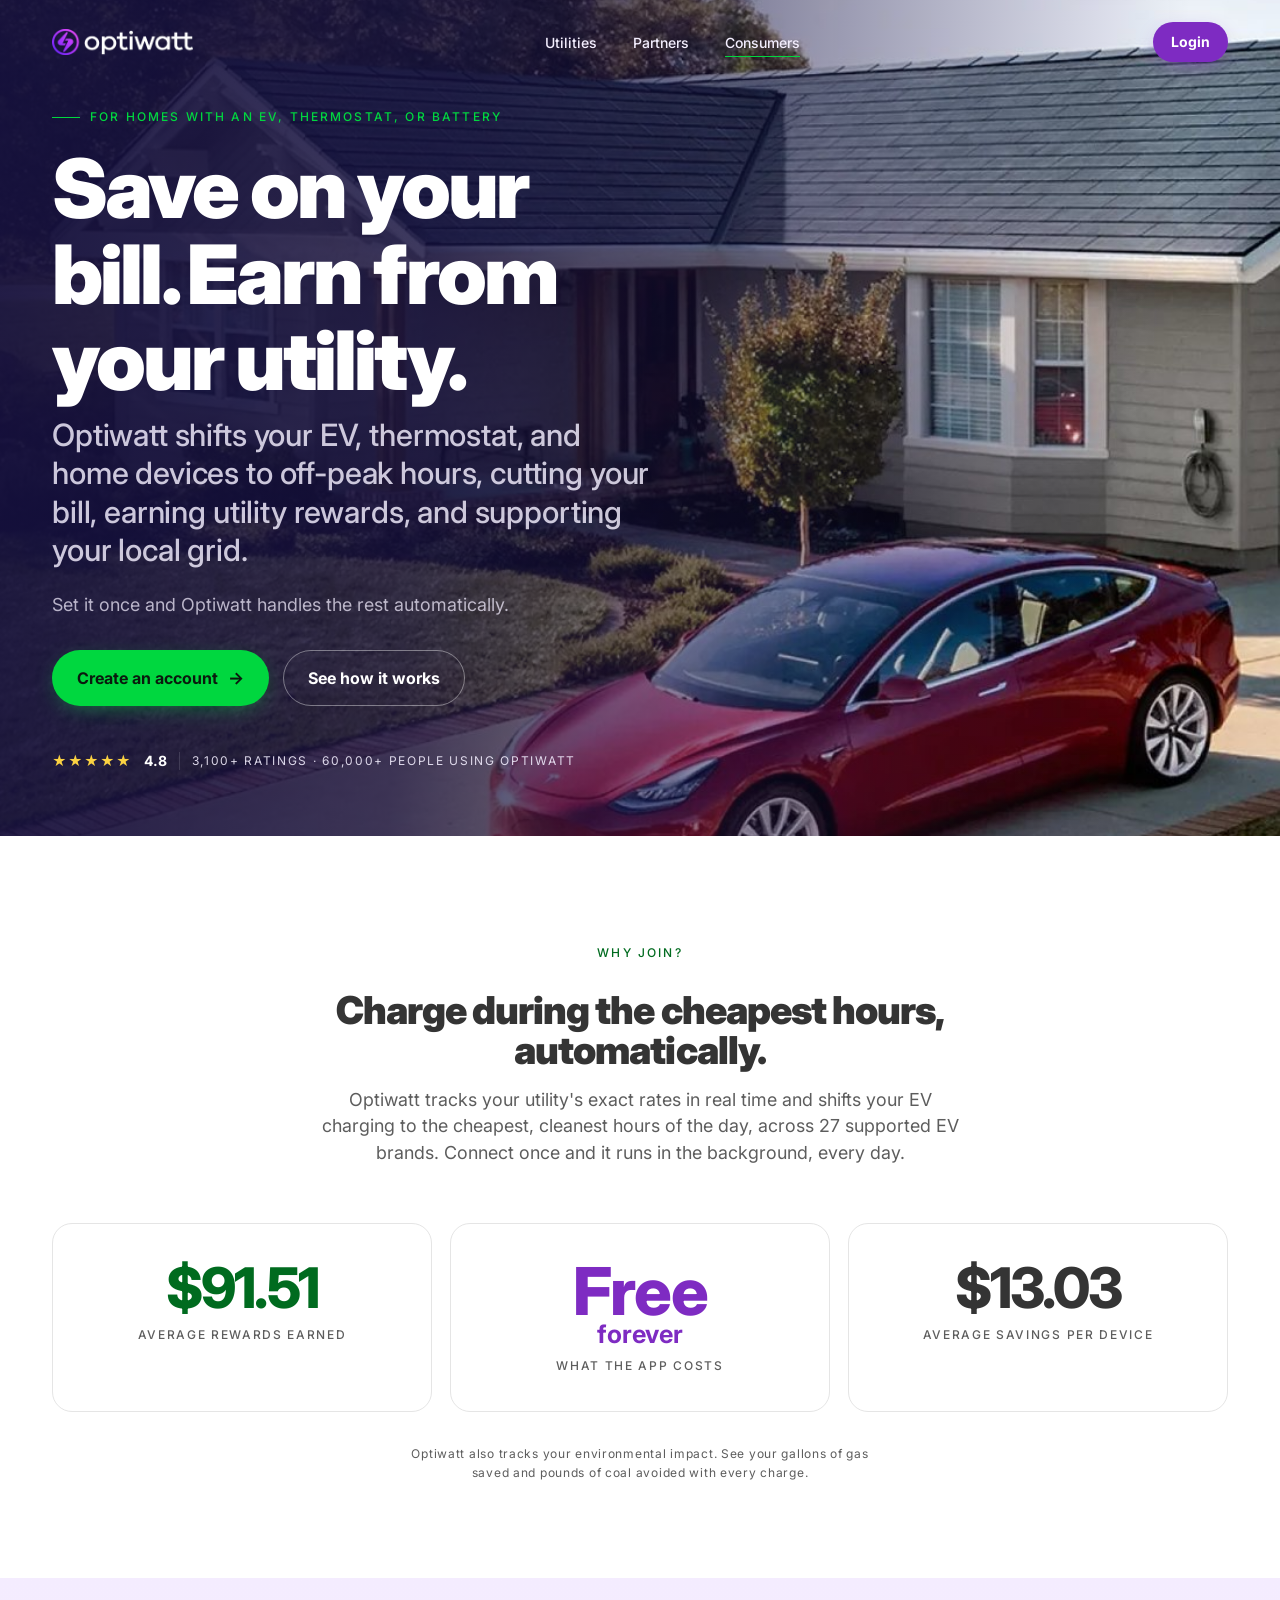
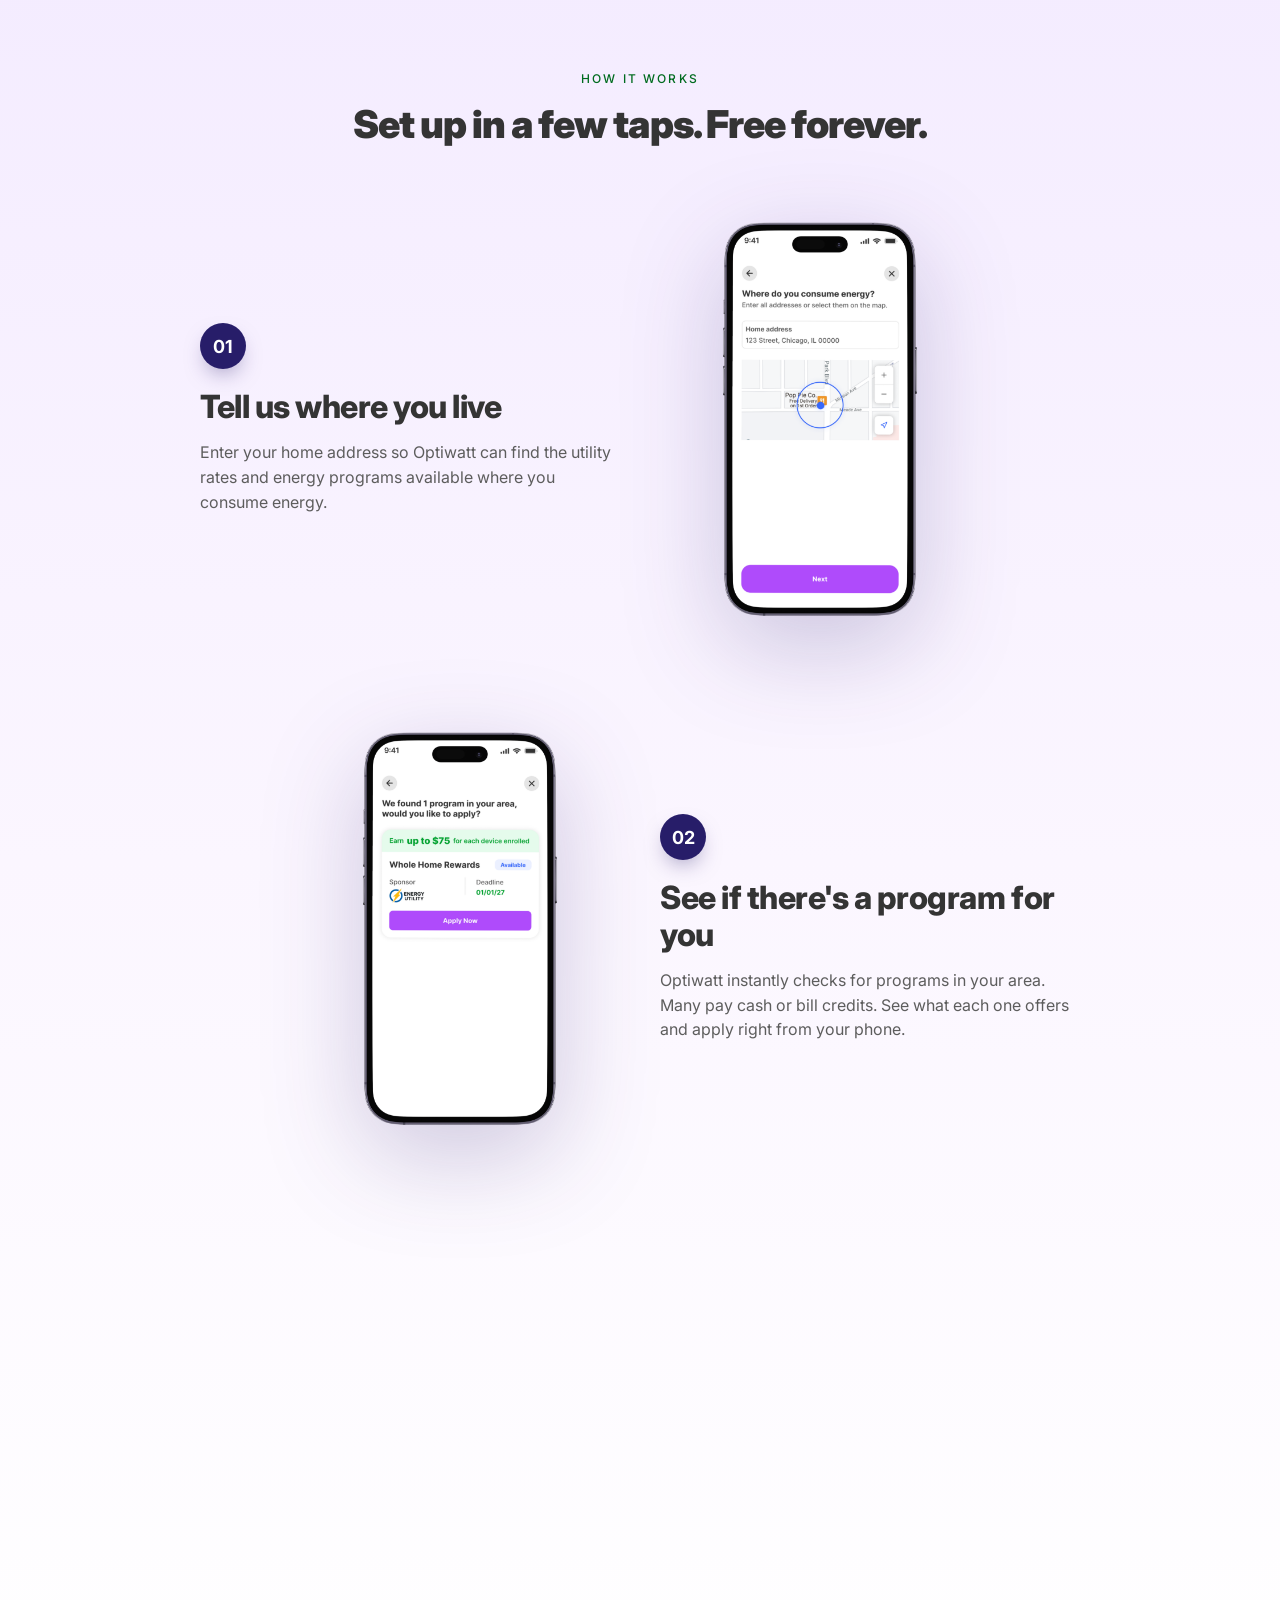
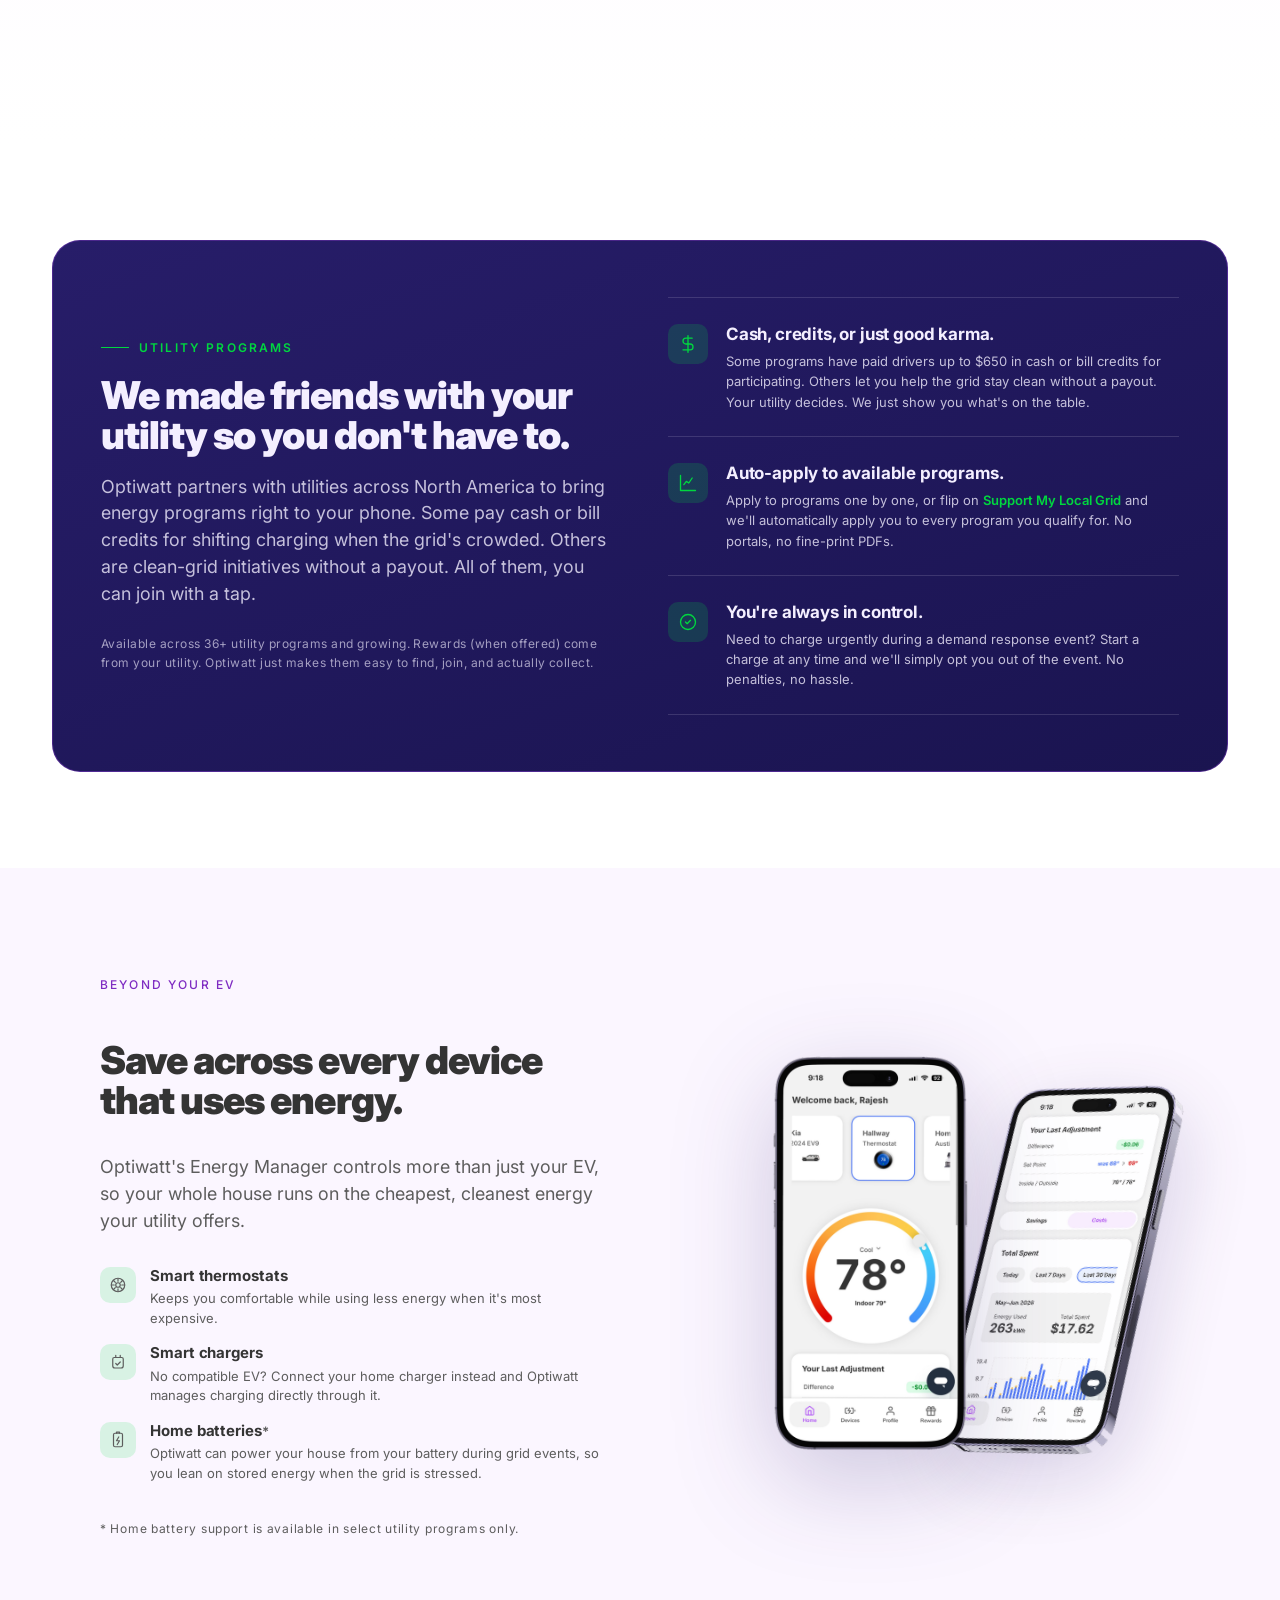
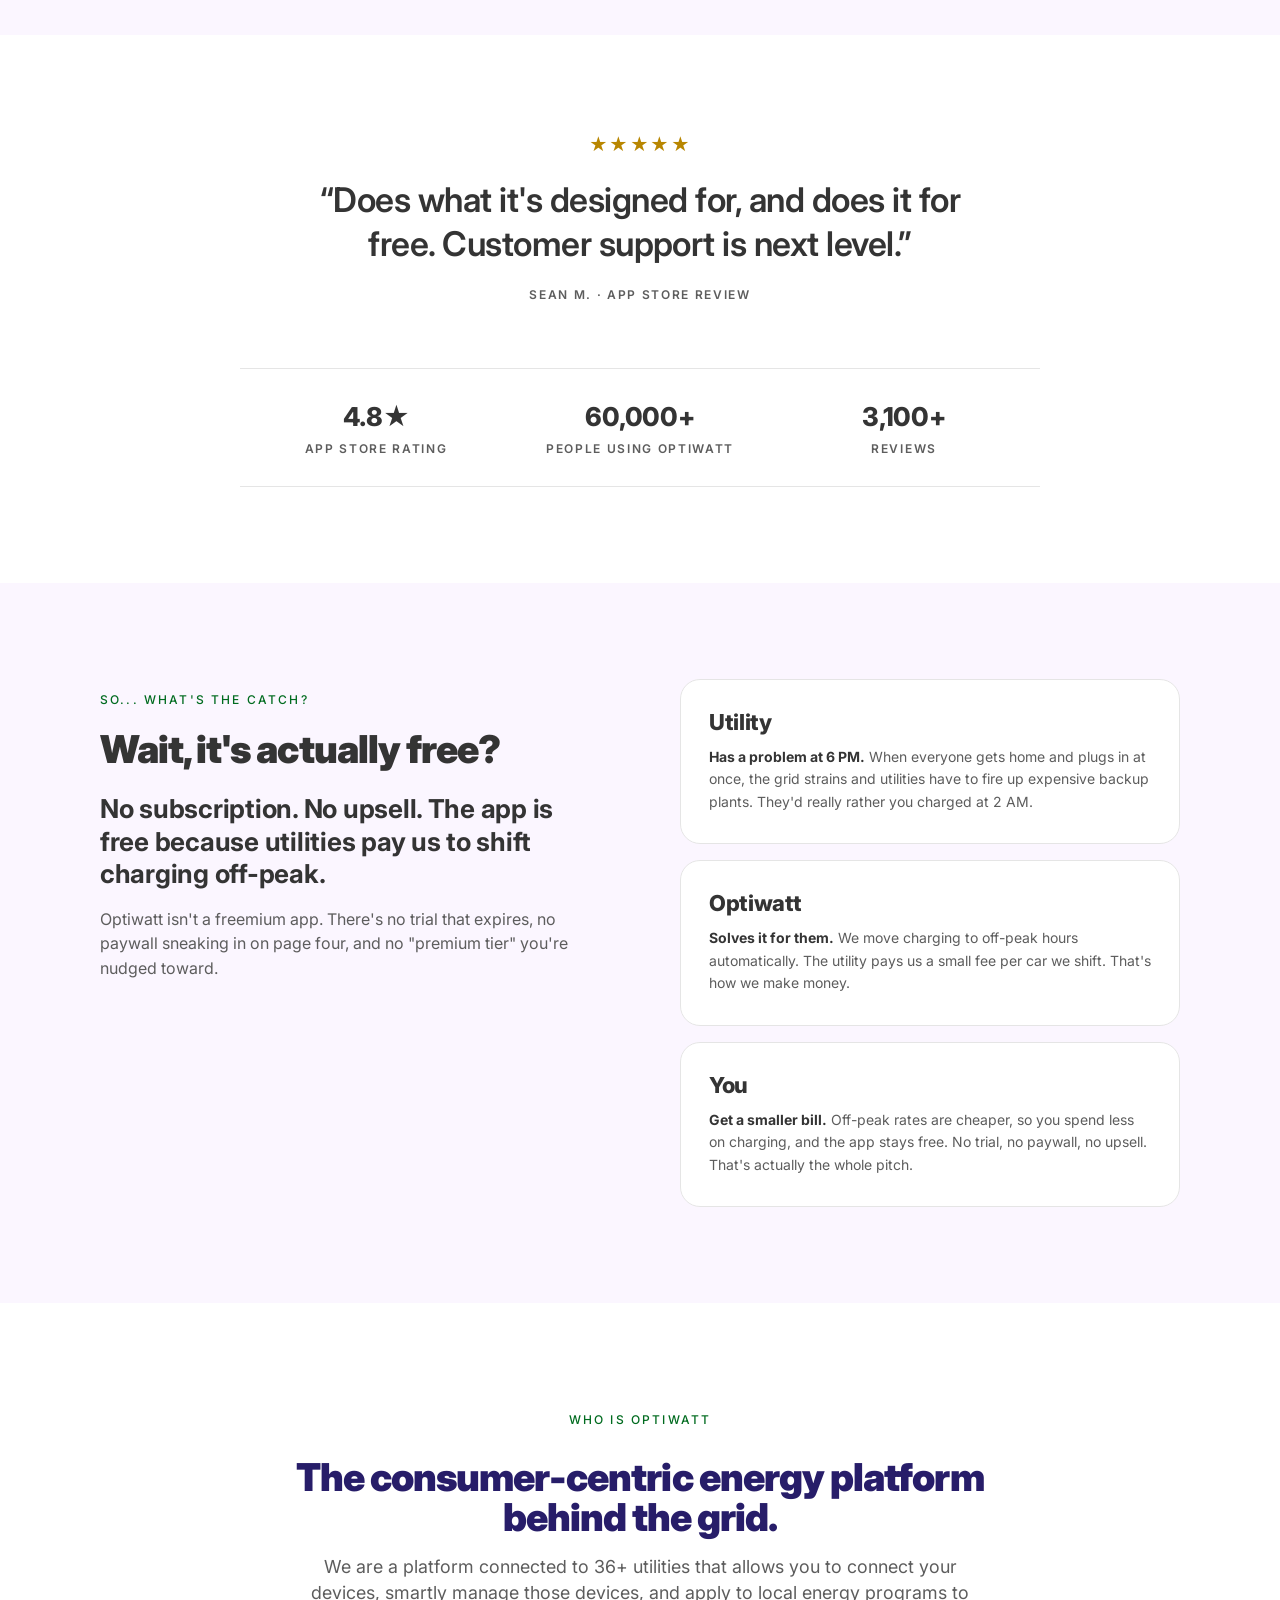
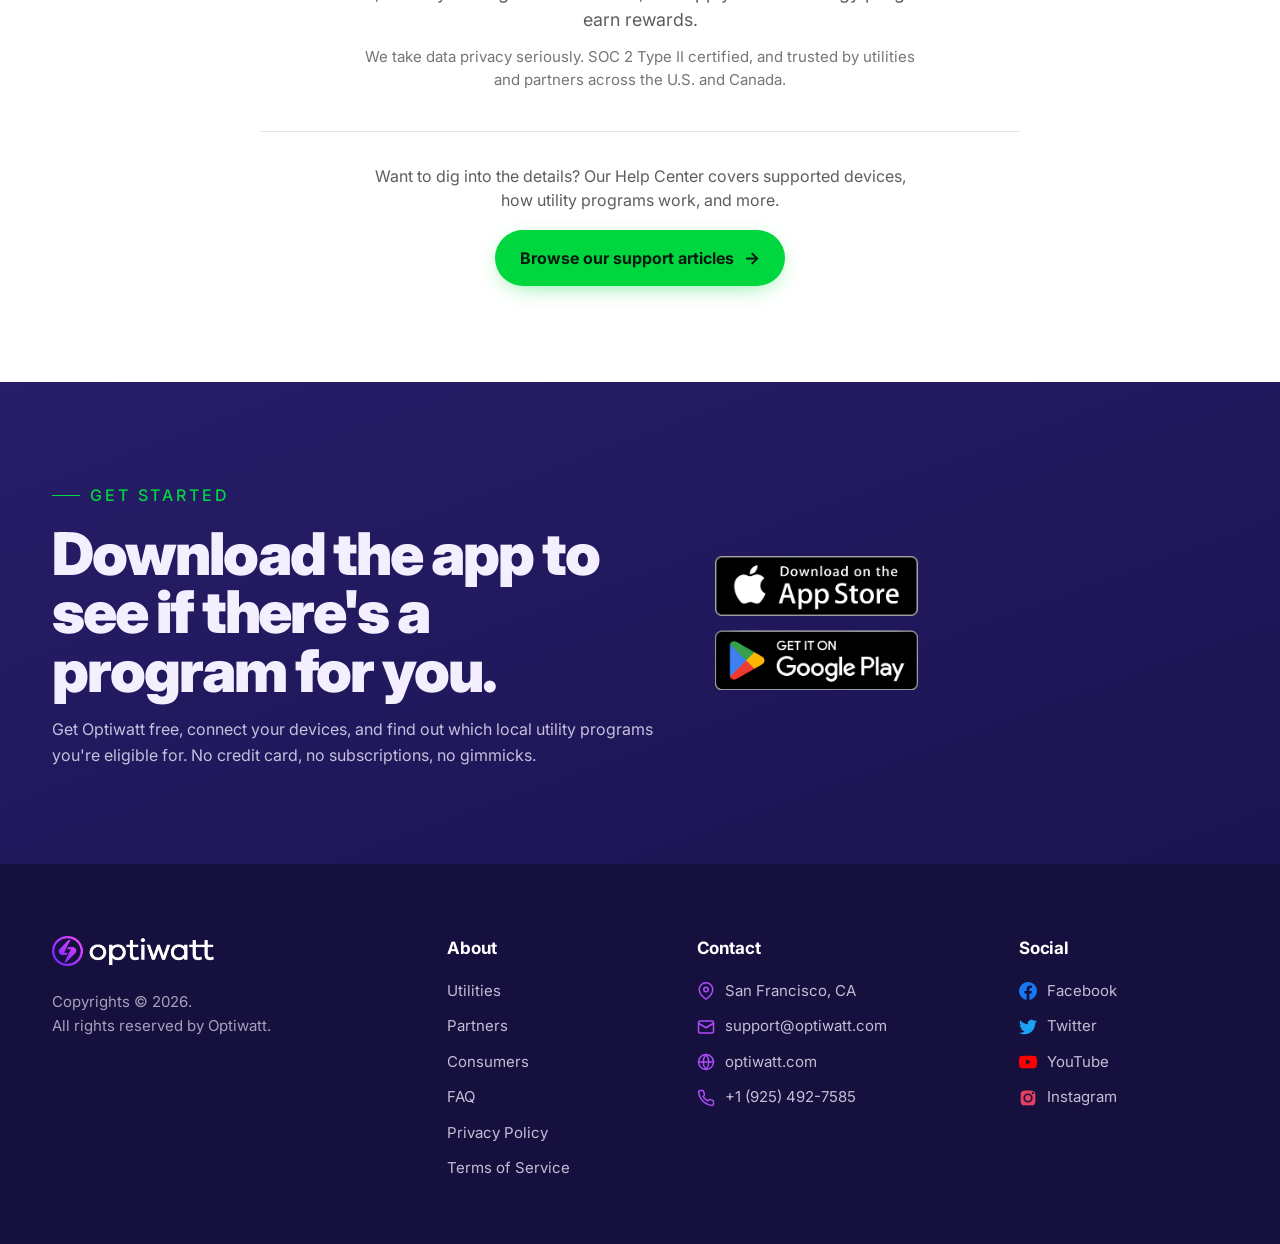
==== commit 8954a644: "Make Why Join free card a two-tier 'Free / forever' instead of $0 Replace the $0 amount with a large" ====
--- a/consumers.html
+++ b/consumers.html
@@ -80,8 +80,8 @@
         <span class="ss-label">Average rewards earned</span>
       </div>
       <div class="savings-stat">
-        <span class="ss-num">$0</span>
-        <span class="ss-label">App cost, free forever</span>
+        <span class="ss-num ss-num-free">Free<span class="ss-forever">forever</span></span>
+        <span class="ss-label">What the app costs</span>
       </div>
       <div class="savings-stat">
         <span class="ss-num">$13.03</span>
--- a/css/site.css
+++ b/css/site.css
@@ -2516,6 +2516,8 @@
 }
 .savings-stat:nth-child(2) .ss-num { color: var(--accent-purple-aa); }
 .savings-stat:nth-child(3) .ss-num { color: var(--ow-text); }
+.ss-num-free { font-size: clamp(48px, 5.6vw, 66px); line-height: 0.95; }
+.ss-num-free .ss-forever { display: block; font-size: 0.38em; font-weight: 700; letter-spacing: -0.01em; }
 .ss-label {
   font-family: var(--mono-font);
   font-size: 12px;
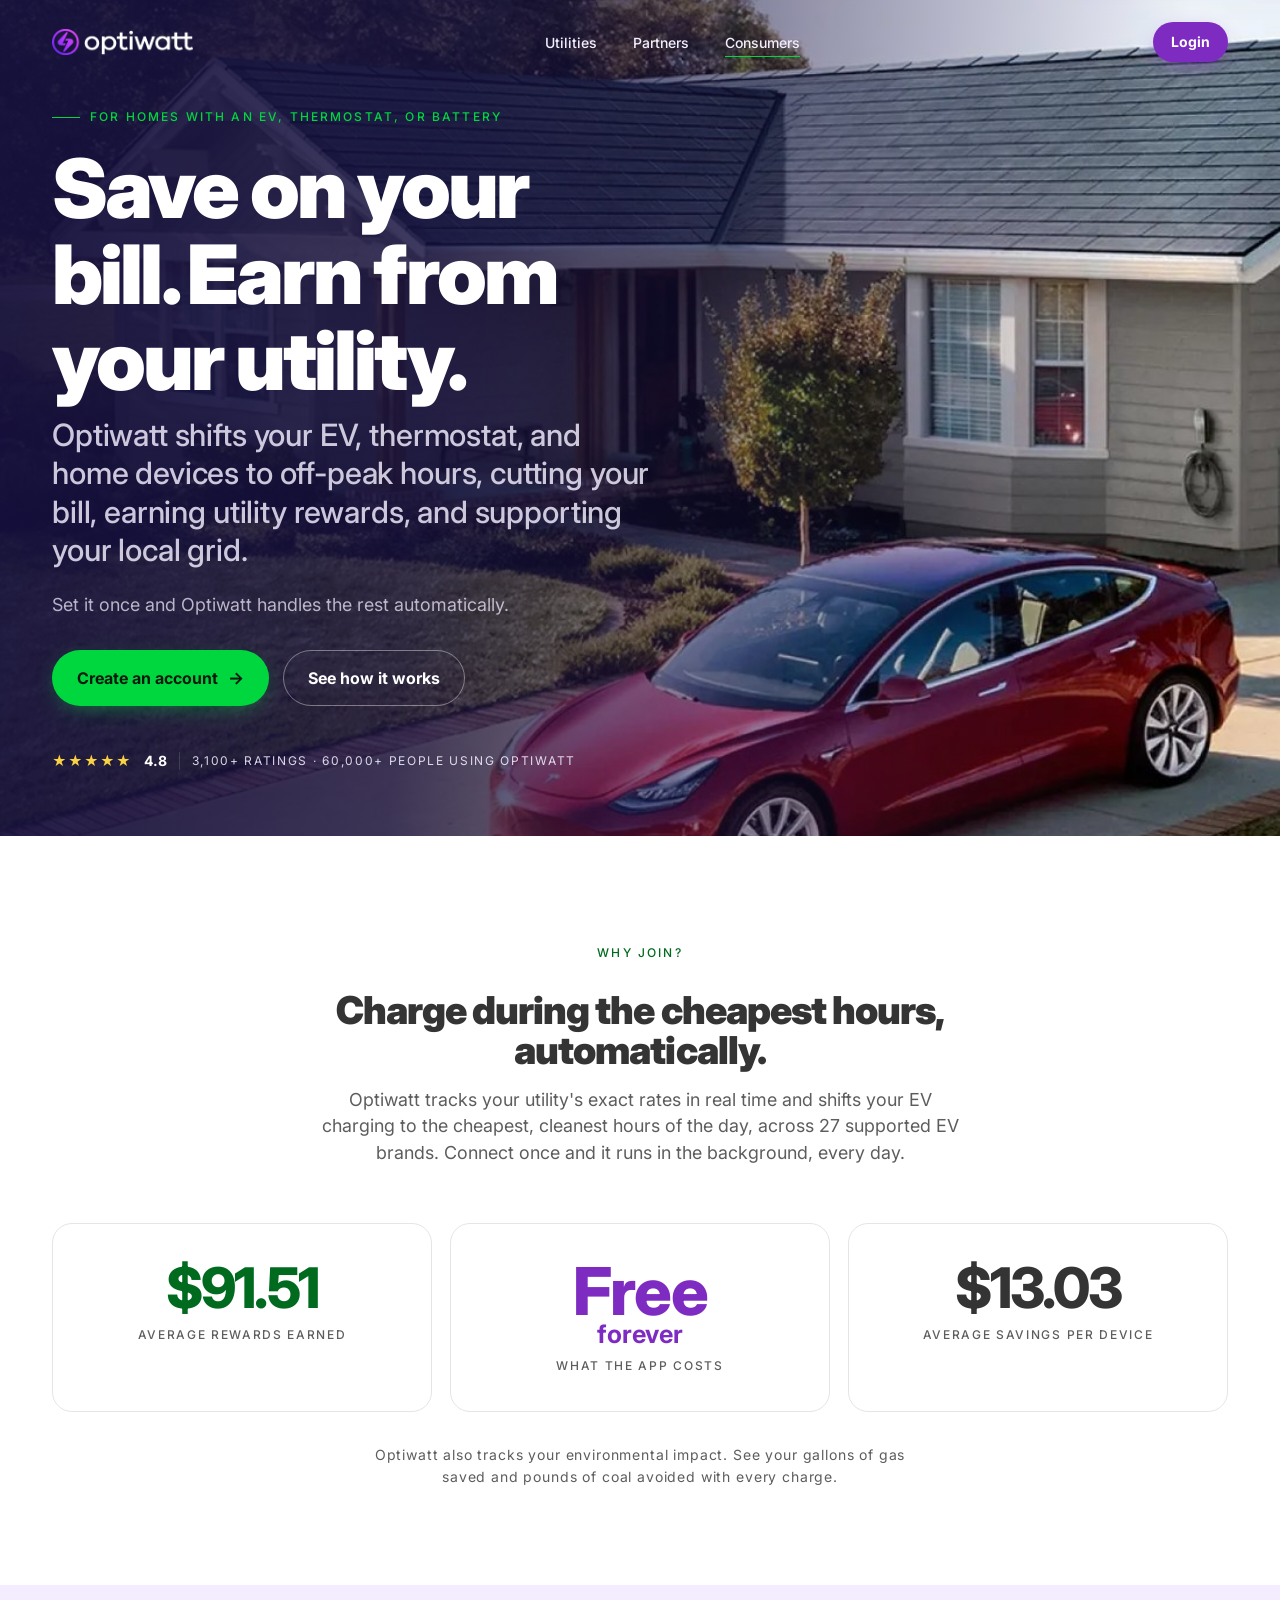
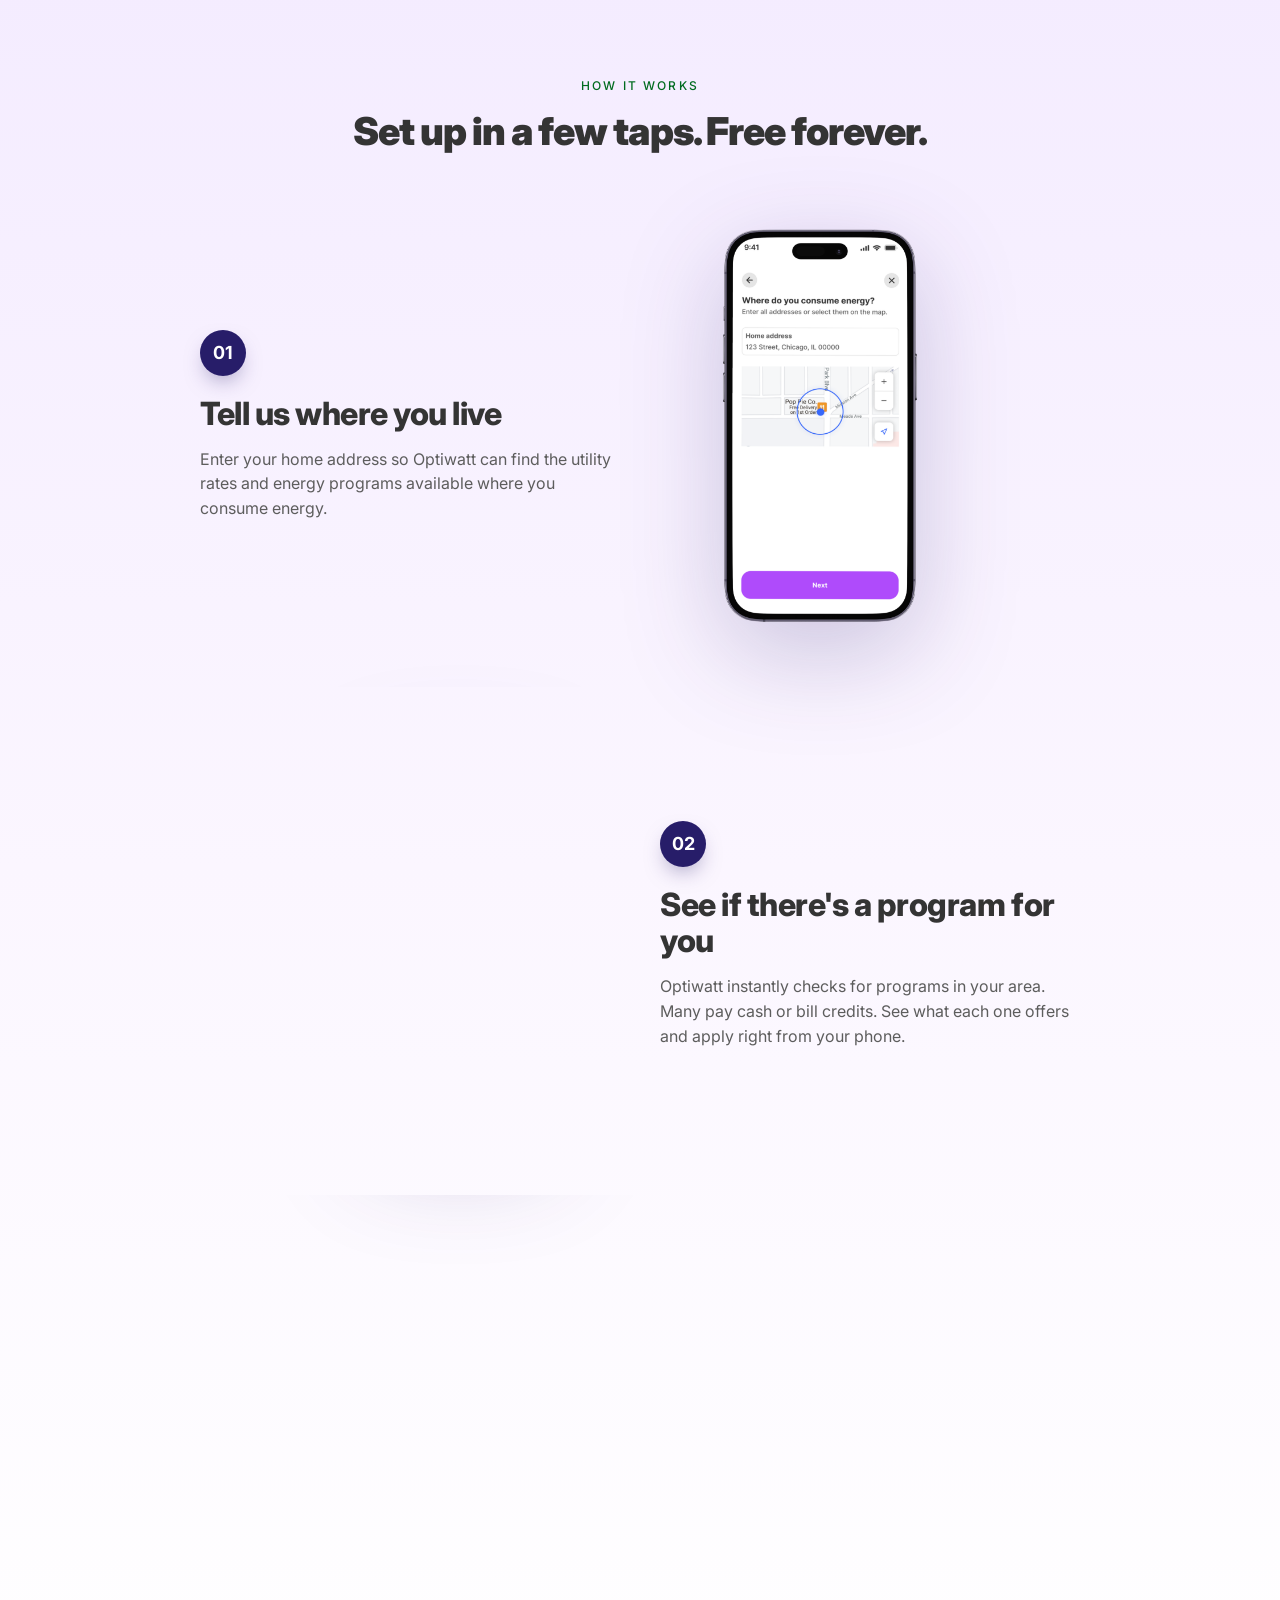
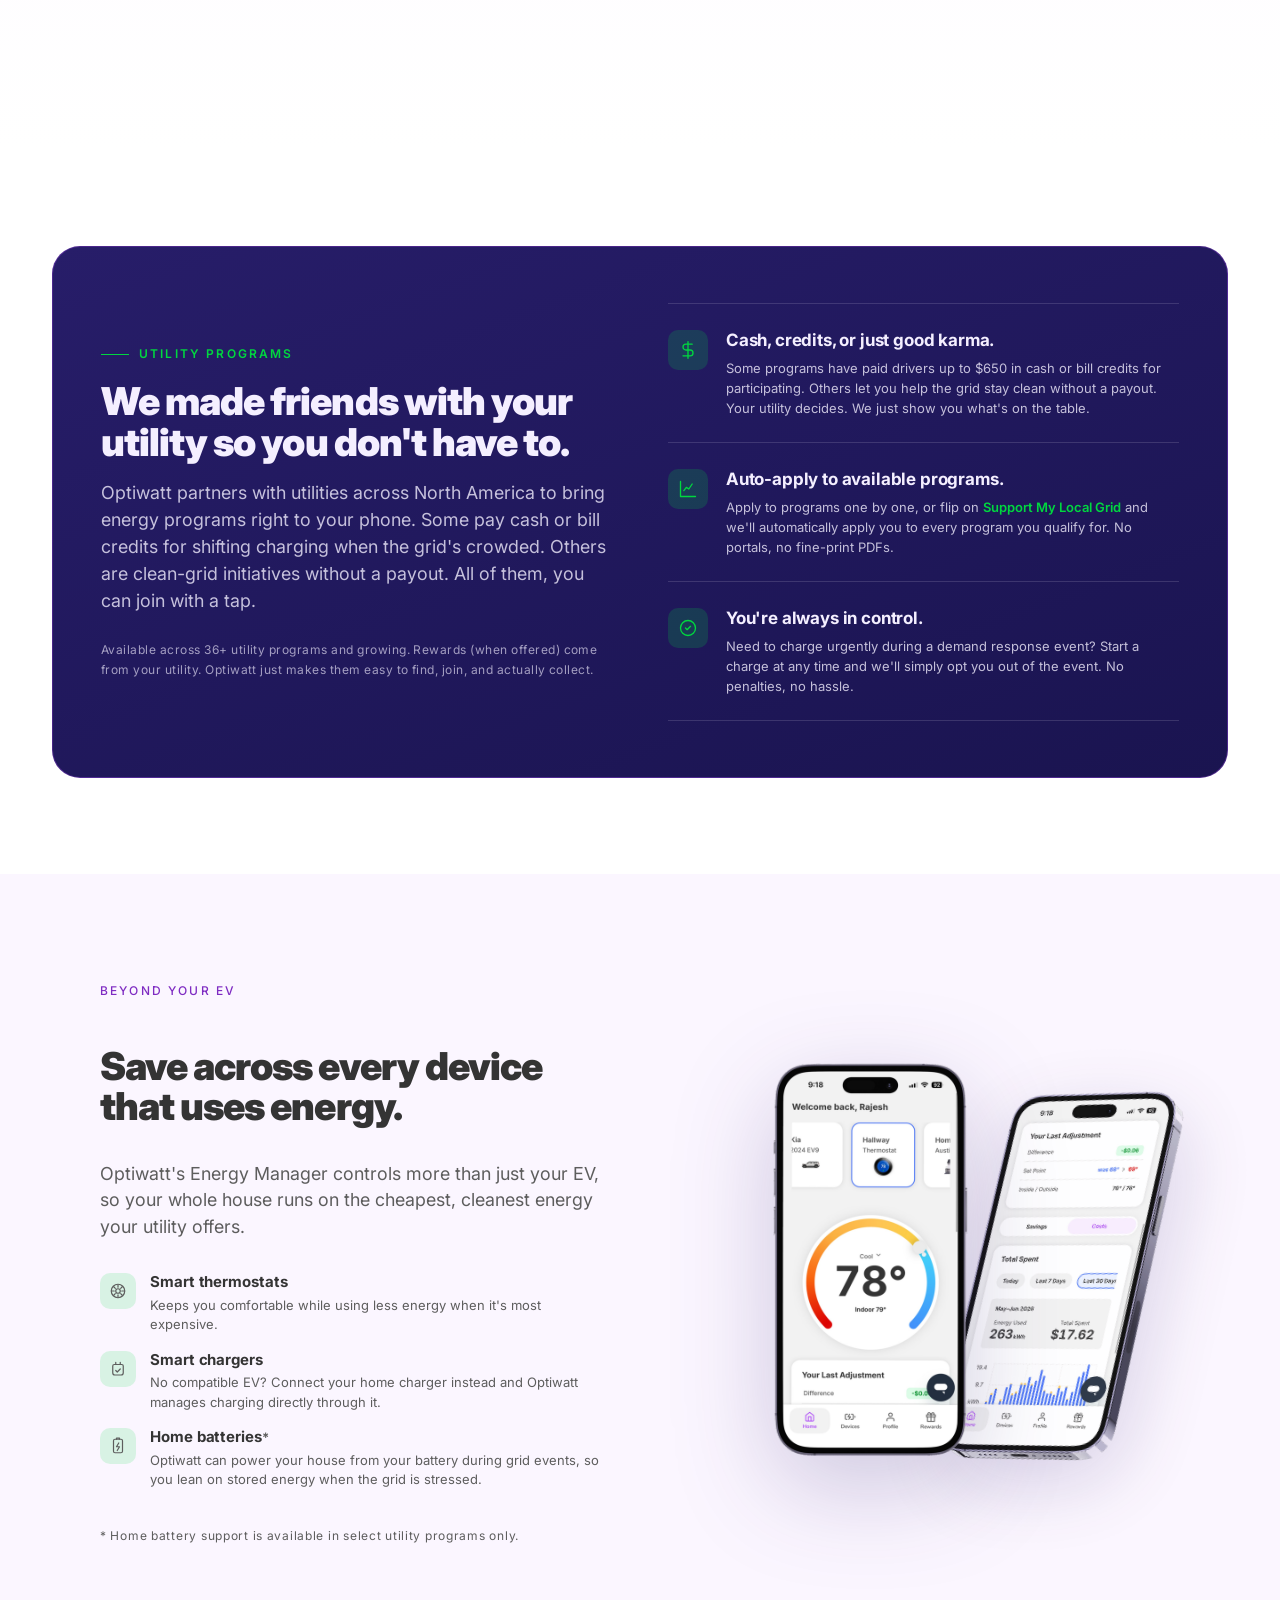
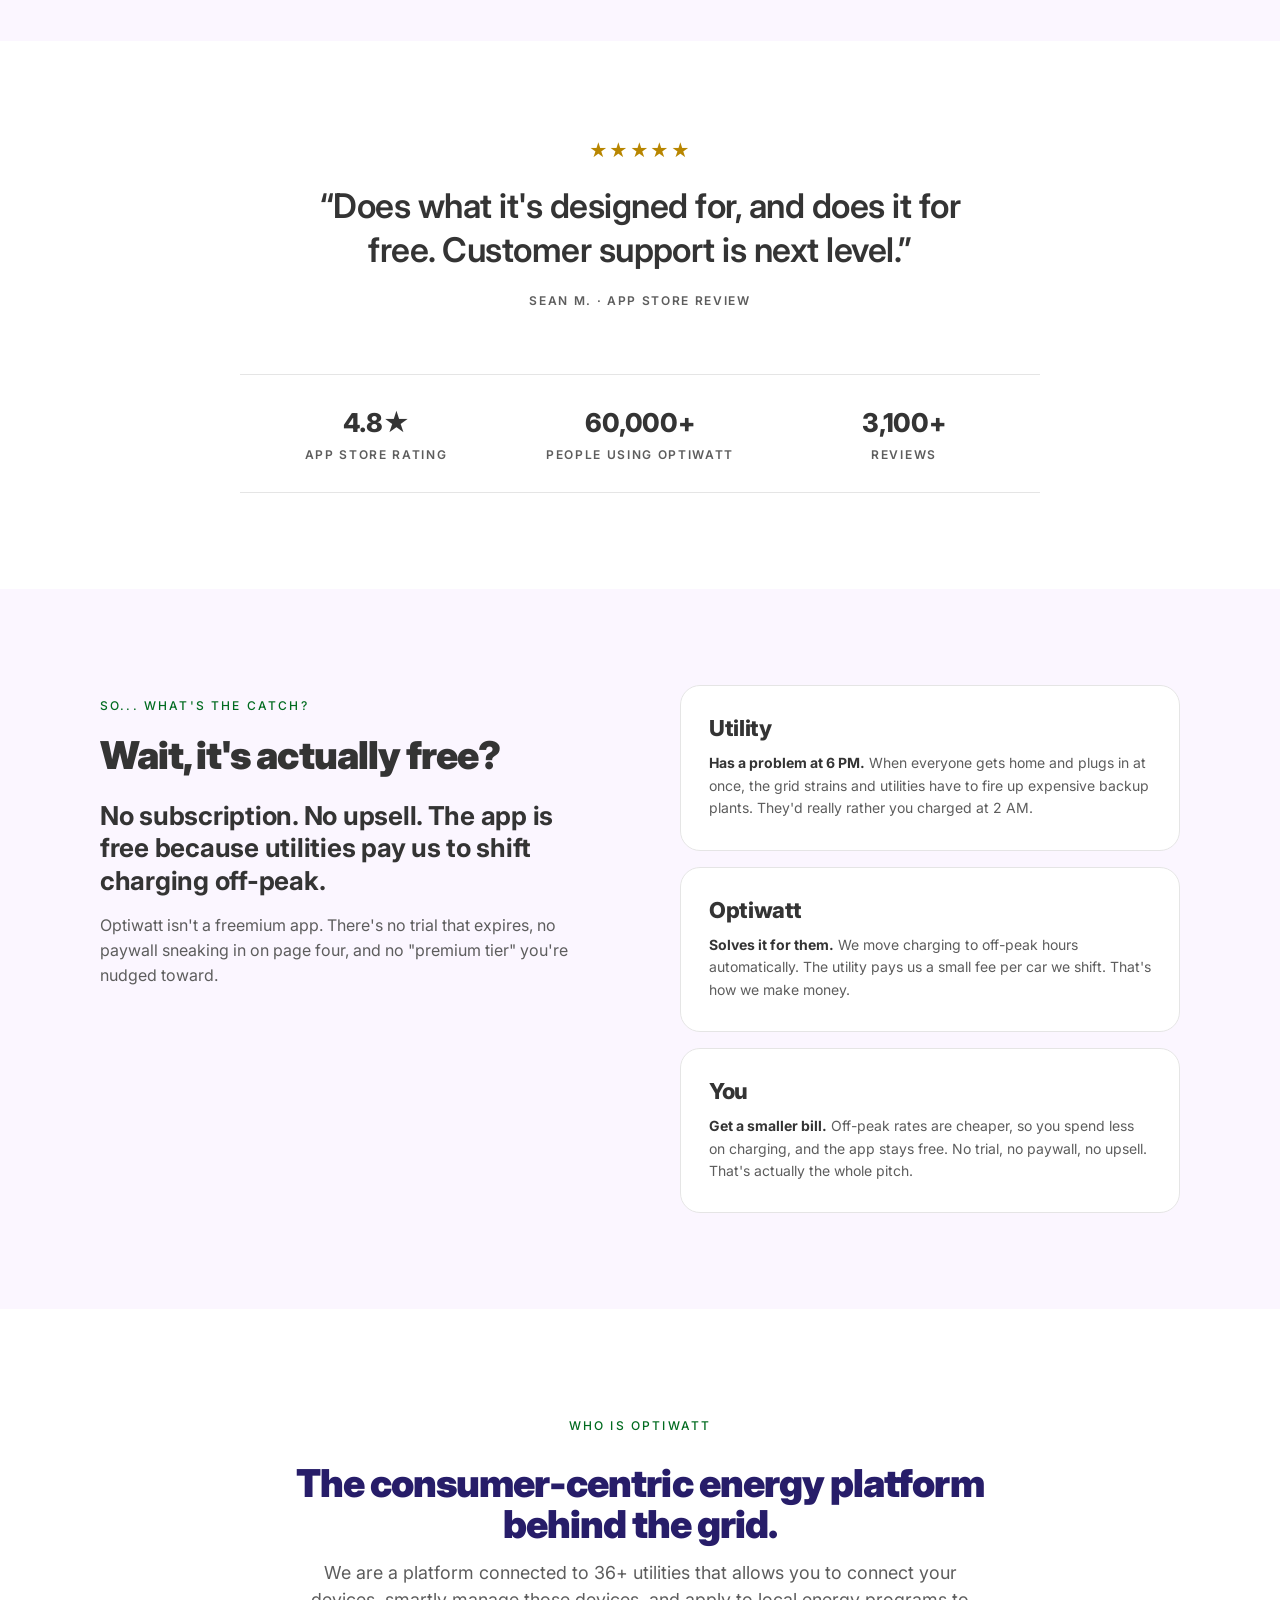
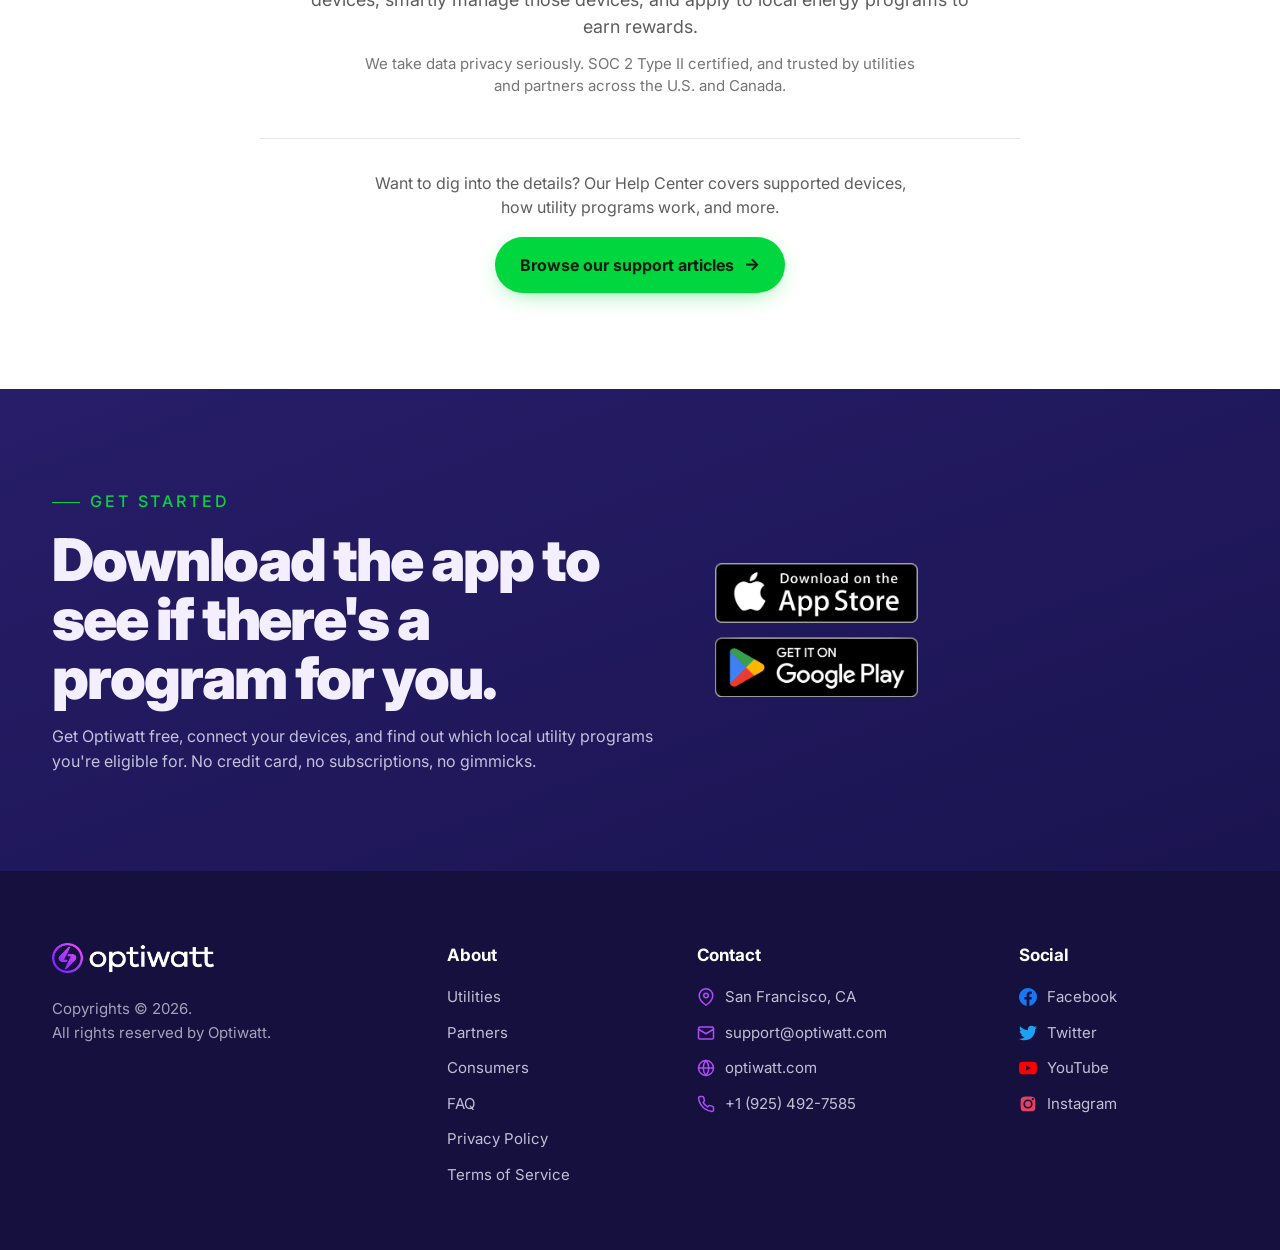
==== commit 9a4dc11e: "Add Privacy Policy + Terms of Service pages in site design - New privacy.html + tos.html using the s" ====
--- a/consumers.html
+++ b/consumers.html
@@ -9,6 +9,50 @@
 <meta name="description" content="Optiwatt shifts your EV, thermostat, and home devices to off-peak hours, cutting your energy bill and earning you $50–$650 a year in utility program rewards. Automatic and free forever. 4.8 stars, 60,000+ people using Optiwatt.">
 <link rel="stylesheet" href="css/base.css">
 <link rel="stylesheet" href="css/site.css">
+
+<!-- ============== SEO / SOCIAL ============== -->
+<link rel="canonical" href="https://optiwatt.com/consumers">
+<meta name="robots" content="index, follow, max-image-preview:large">
+<meta property="og:type" content="website">
+<meta property="og:site_name" content="Optiwatt">
+<meta property="og:title" content="Save on your bill, earn from your utility | Optiwatt">
+<meta property="og:description" content="Optiwatt shifts your EV, thermostat, and home devices to off-peak hours, cutting your energy bill and earning you $50–$650 a year in utility program rewards. Automatic and free forever. 4.8 stars, 60,000+ people using Optiwatt.">
+<meta property="og:url" content="https://optiwatt.com/consumers">
+<meta property="og:image" content="https://optiwatt.com/images/og-image.jpg">
+<meta property="og:image:width" content="1200">
+<meta property="og:image:height" content="630">
+<meta property="og:image:alt" content="A modern home with a solar roof and a red electric vehicle charging in the driveway">
+<meta property="og:locale" content="en_US">
+<meta name="twitter:card" content="summary_large_image">
+<meta name="twitter:site" content="@optiwatt">
+<meta name="twitter:title" content="Save on your bill, earn from your utility | Optiwatt">
+<meta name="twitter:description" content="Optiwatt shifts your EV, thermostat, and home devices to off-peak hours, cutting your energy bill and earning you $50–$650 a year in utility program rewards. Automatic and free forever. 4.8 stars, 60,000+ people using Optiwatt.">
+<meta name="twitter:image" content="https://optiwatt.com/images/og-image.jpg">
+<script type="application/ld+json">
+{
+  "@context": "https://schema.org",
+  "@type": "SoftwareApplication",
+  "name": "Optiwatt",
+  "operatingSystem": "iOS, Android",
+  "applicationCategory": "UtilitiesApplication",
+  "url": "https://optiwatt.com/consumers",
+  "description": "Optiwatt automatically shifts your EV, thermostat, and home devices to off-peak hours to cut your energy bill and earn utility program rewards.",
+  "offers": { "@type": "Offer", "price": "0", "priceCurrency": "USD" },
+  "aggregateRating": { "@type": "AggregateRating", "ratingValue": "4.8", "ratingCount": "3100" },
+  "publisher": { "@type": "Organization", "name": "Optiwatt", "url": "https://optiwatt.com/" }
+}
+</script>
+<script type="application/ld+json">
+{
+  "@context": "https://schema.org",
+  "@type": "FAQPage",
+  "mainEntity": [
+    { "@type": "Question", "name": "Is Optiwatt really free?", "acceptedAnswer": { "@type": "Answer", "text": "Yes. No subscription, no upsell. The app is free because utilities pay Optiwatt to shift charging to off-peak hours. Optiwatt is not a freemium app: there is no trial that expires, no paywall, and no premium tier." } },
+    { "@type": "Question", "name": "What is the catch with Optiwatt?", "acceptedAnswer": { "@type": "Answer", "text": "There is no catch. When everyone plugs in at 6 PM the grid strains, so utilities pay Optiwatt a small fee to move your charging to off-peak hours automatically. You get a smaller bill and the app stays free." } },
+    { "@type": "Question", "name": "How does Optiwatt make money?", "acceptedAnswer": { "@type": "Answer", "text": "Optiwatt moves your charging to off-peak hours automatically, and the utility pays a small fee for each vehicle shifted. That is how Optiwatt makes money, so the app stays free for you." } }
+  ]
+}
+</script>
 </head>
 <body>
 
@@ -66,7 +110,7 @@
 </section>
 
 <!-- ============== SAVINGS / VALUE PROP ============== -->
-<section class="savings-section">
+<section class="savings-section" id="why-join">
   <div class="container">
     <div class="savings-head">
       <p class="eyebrow dark no-rule reveal">Why join?</p>
@@ -111,7 +155,7 @@
           <p class="step-desc">Enter your home address so Optiwatt can find the utility rates and energy programs available where you consume energy.</p>
         </div>
         <div class="step-row-visual">
-          <img class="step-phone" src="images/step-1-address.png" alt="Optiwatt onboarding screen asking where you consume energy, with a home address field and a map.">
+          <img loading="lazy" decoding="async" class="step-phone" src="images/step-1-address.png" alt="Optiwatt onboarding screen asking where you consume energy, with a home address field and a map.">
         </div>
       </div>
 
@@ -123,7 +167,7 @@
           <p class="step-desc">Optiwatt instantly checks for programs in your area. Many pay cash or bill credits. See what each one offers and apply right from your phone.</p>
         </div>
         <div class="step-row-visual">
-          <img class="step-phone" src="images/step-2-program.png" alt="Optiwatt screen showing one program found in your area (Whole Home Rewards, earn up to $75 per device enrolled), with an Apply Now button.">
+          <img loading="lazy" decoding="async" class="step-phone" src="images/step-2-program.png" alt="Optiwatt screen showing one program found in your area (Whole Home Rewards, earn up to $75 per device enrolled), with an Apply Now button.">
         </div>
       </div>
 
@@ -135,7 +179,7 @@
           <p class="step-desc">Connect your EV, charger, thermostat, or Powerwall to enroll. Optiwatt handles charging automatically from there, and you can change or opt out anytime.</p>
         </div>
         <div class="step-row-visual">
-          <img class="step-phone" src="images/step-3-enroll.png" alt="Optiwatt Connect devices screen showing two eligible devices already connected with checkmarks — a 2025 Tesla Model 3 and a Nest thermostat — with $100 enrollment and $25 per year participation.">
+          <img loading="lazy" decoding="async" class="step-phone" src="images/step-3-enroll.png" alt="Optiwatt Connect devices screen showing two eligible devices already connected with checkmarks — a 2025 Tesla Model 3 and a Nest thermostat — with $100 enrollment and $25 per year participation.">
         </div>
       </div>
 
@@ -230,8 +274,8 @@
       </div>
 
       <div class="beyond-pair-visual reveal delay-2">
-        <img src="[data-uri]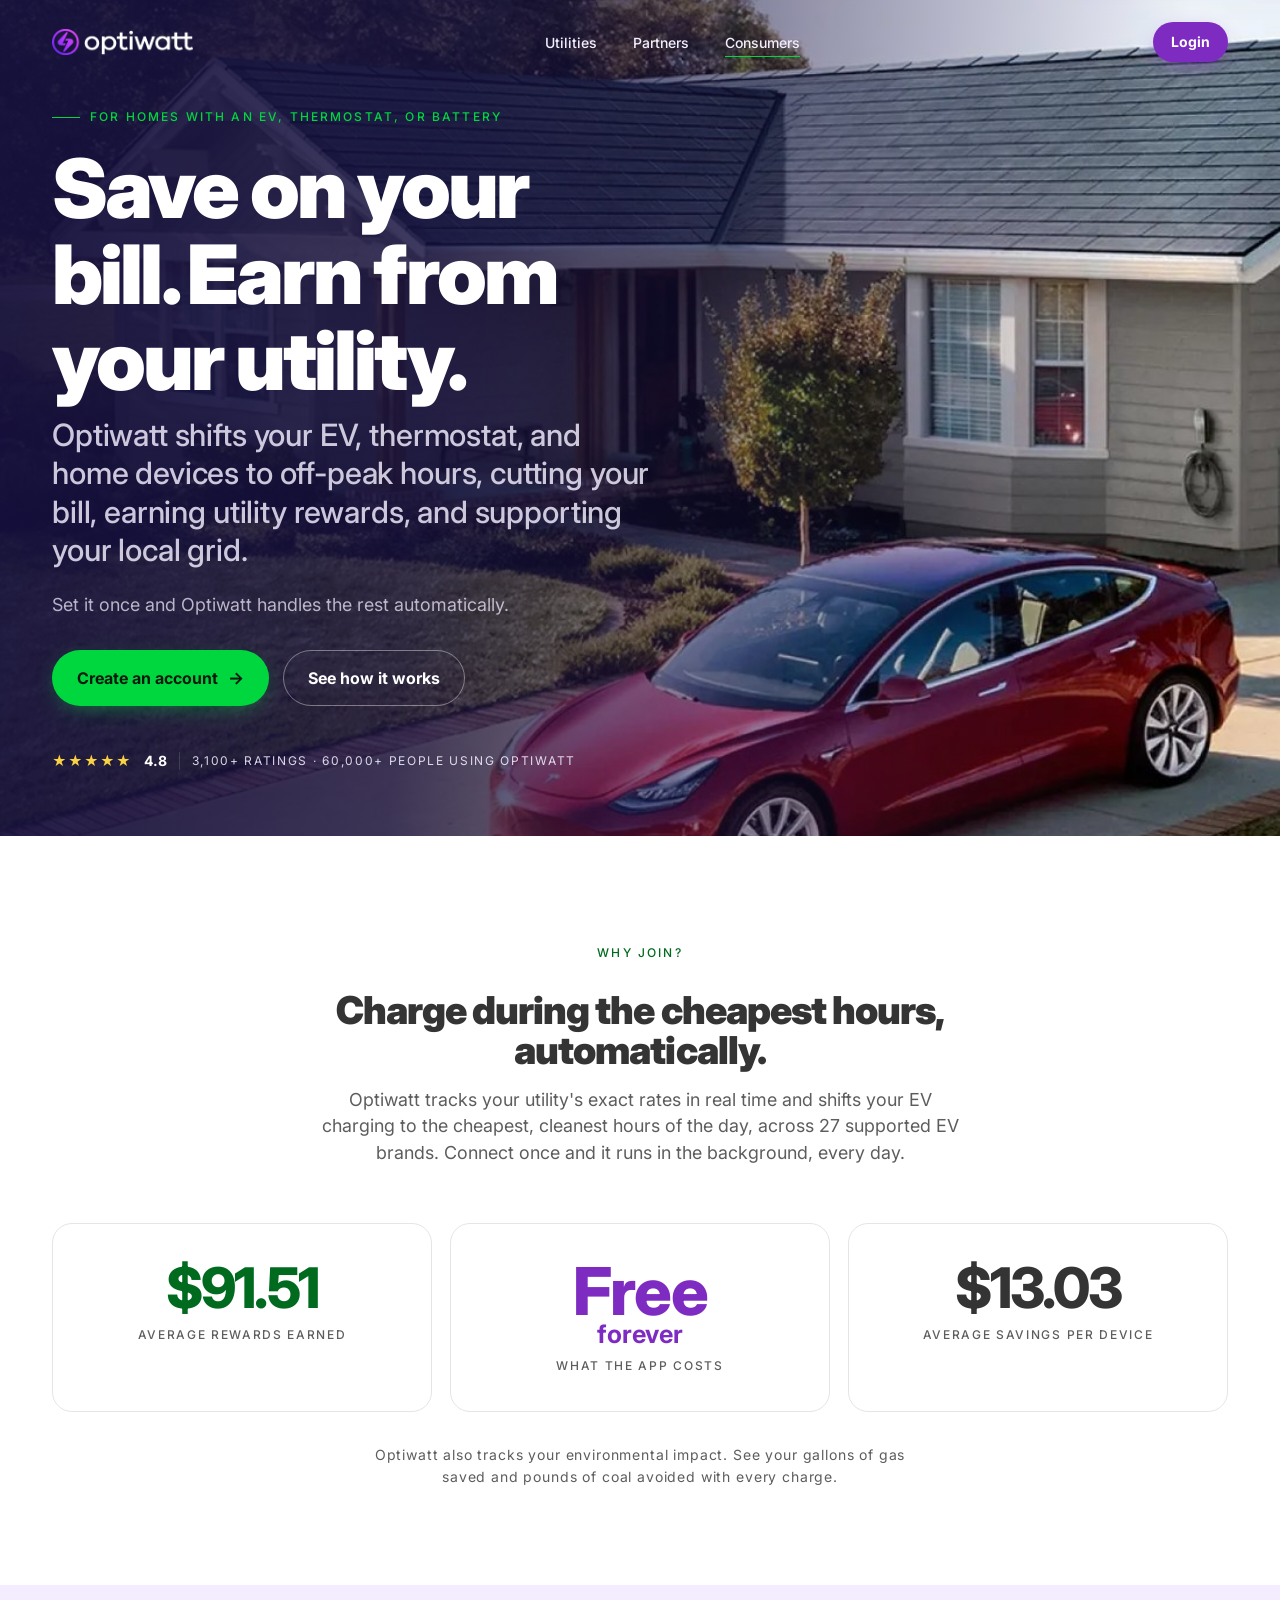
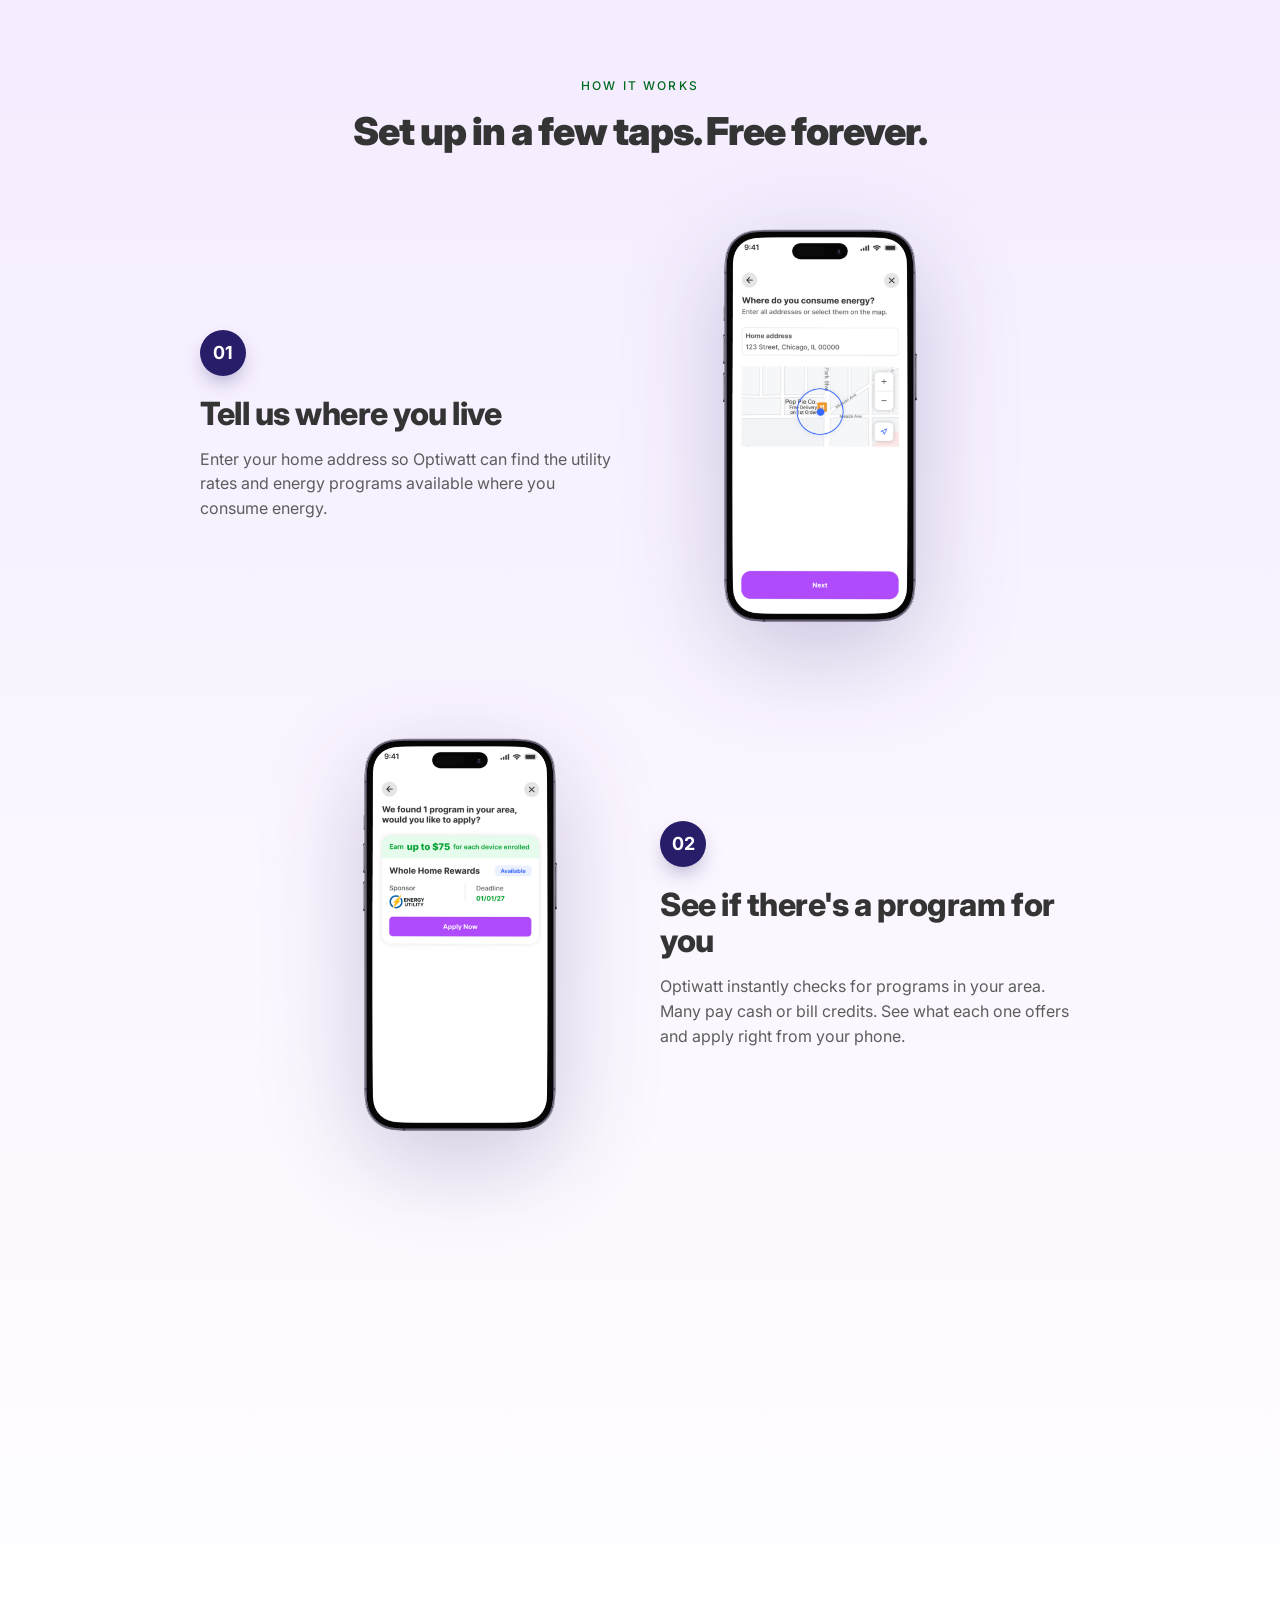
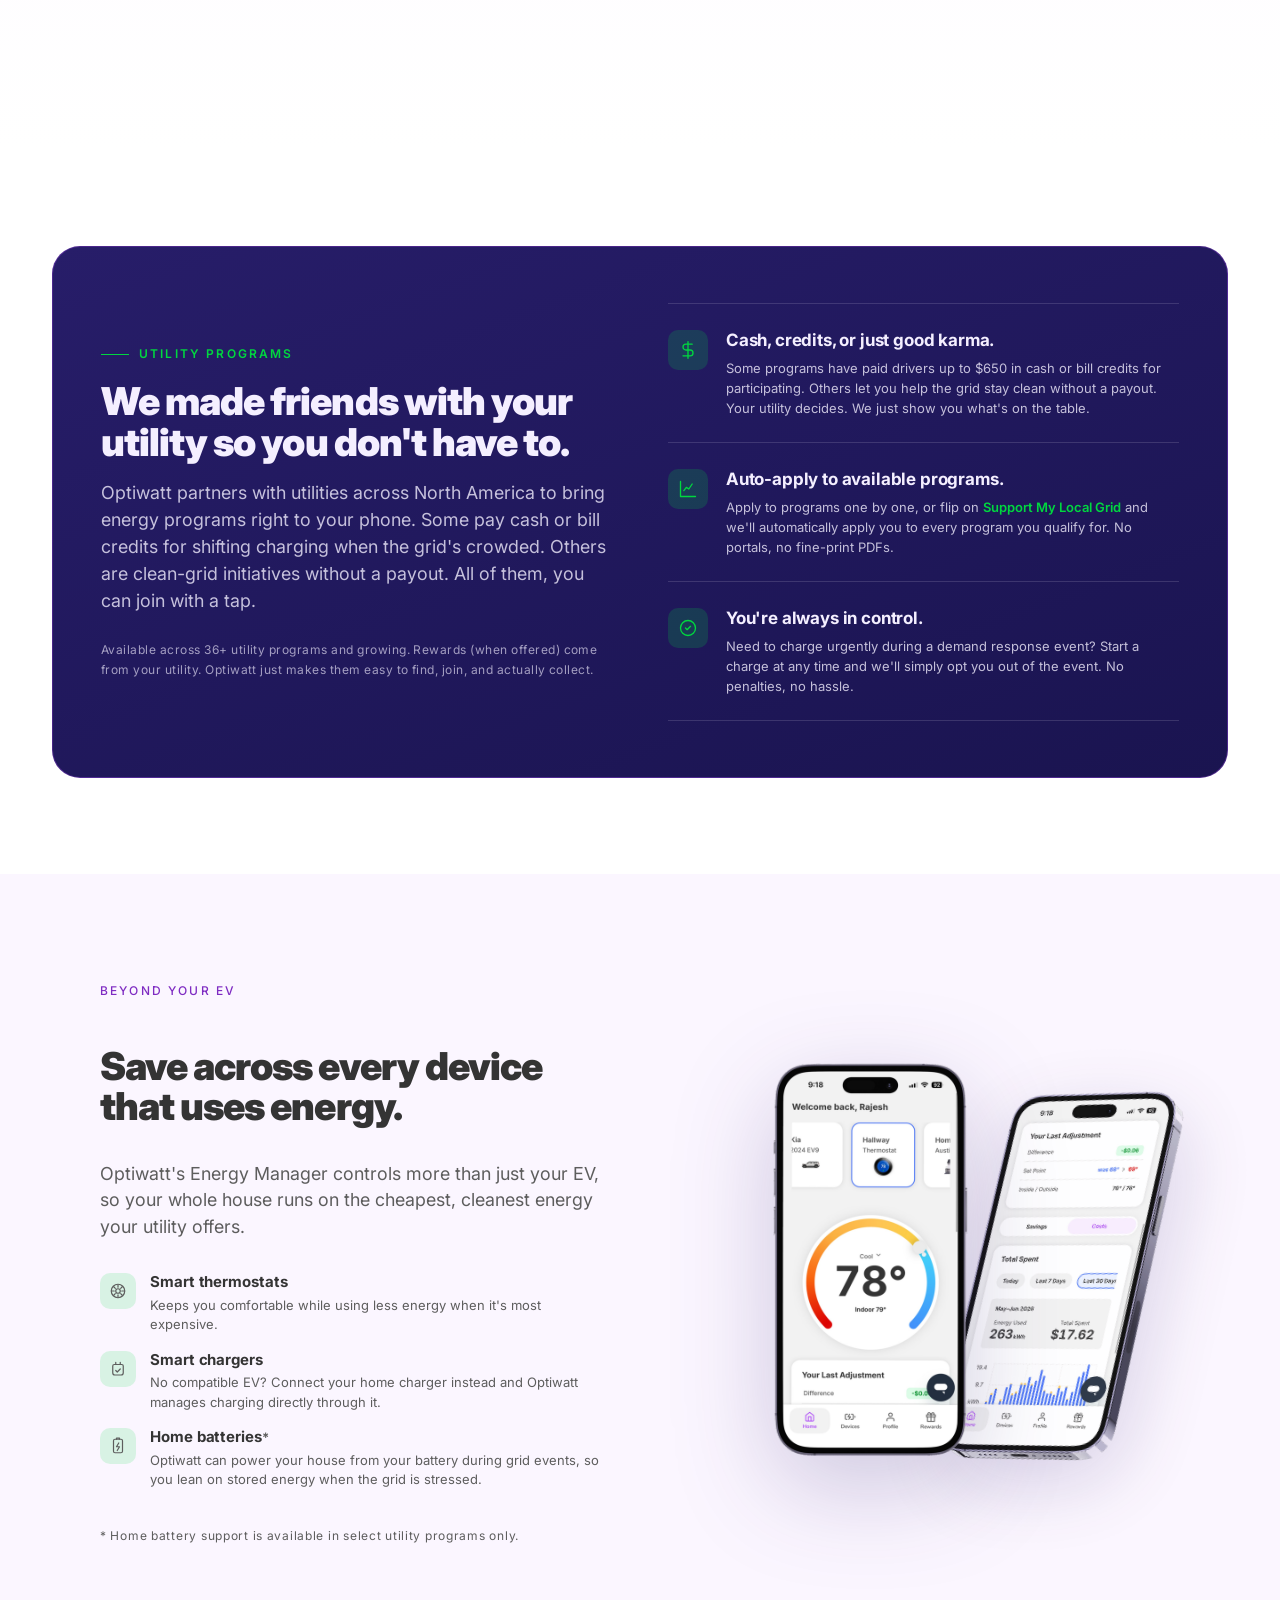
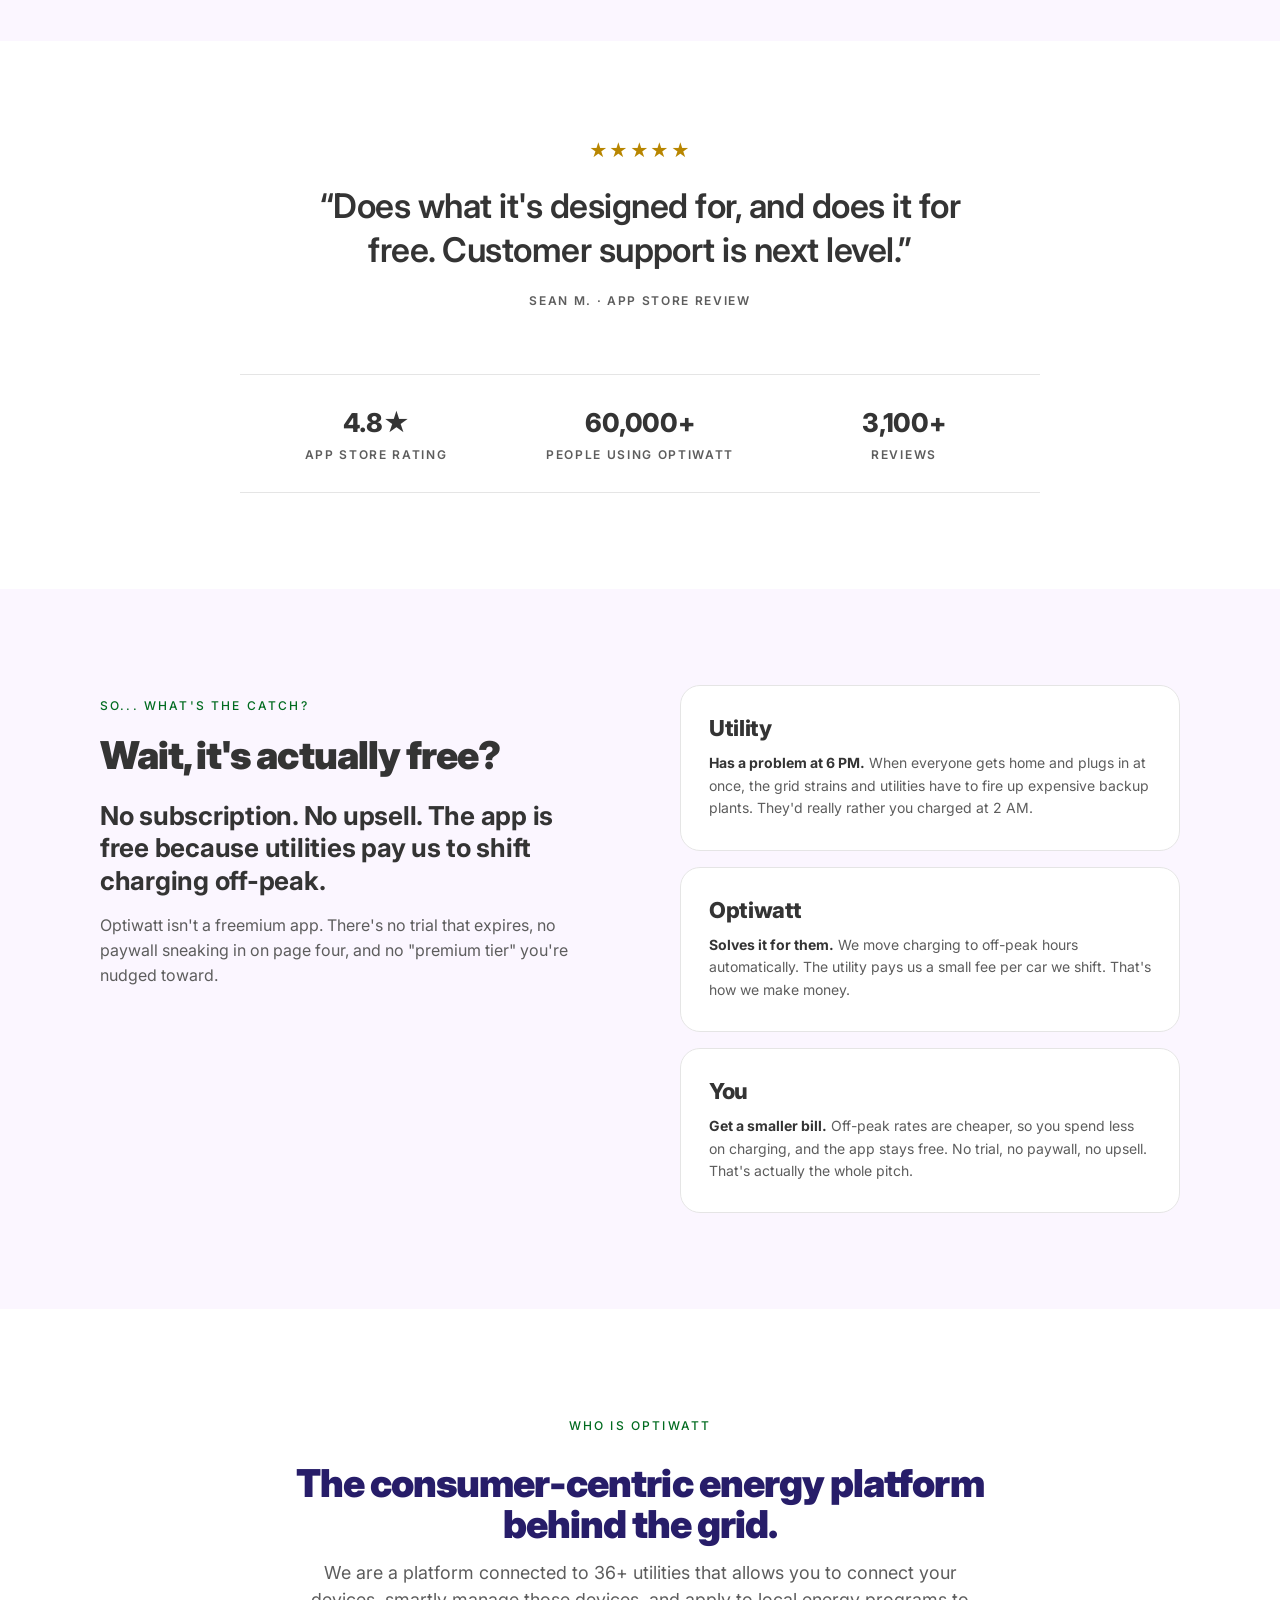
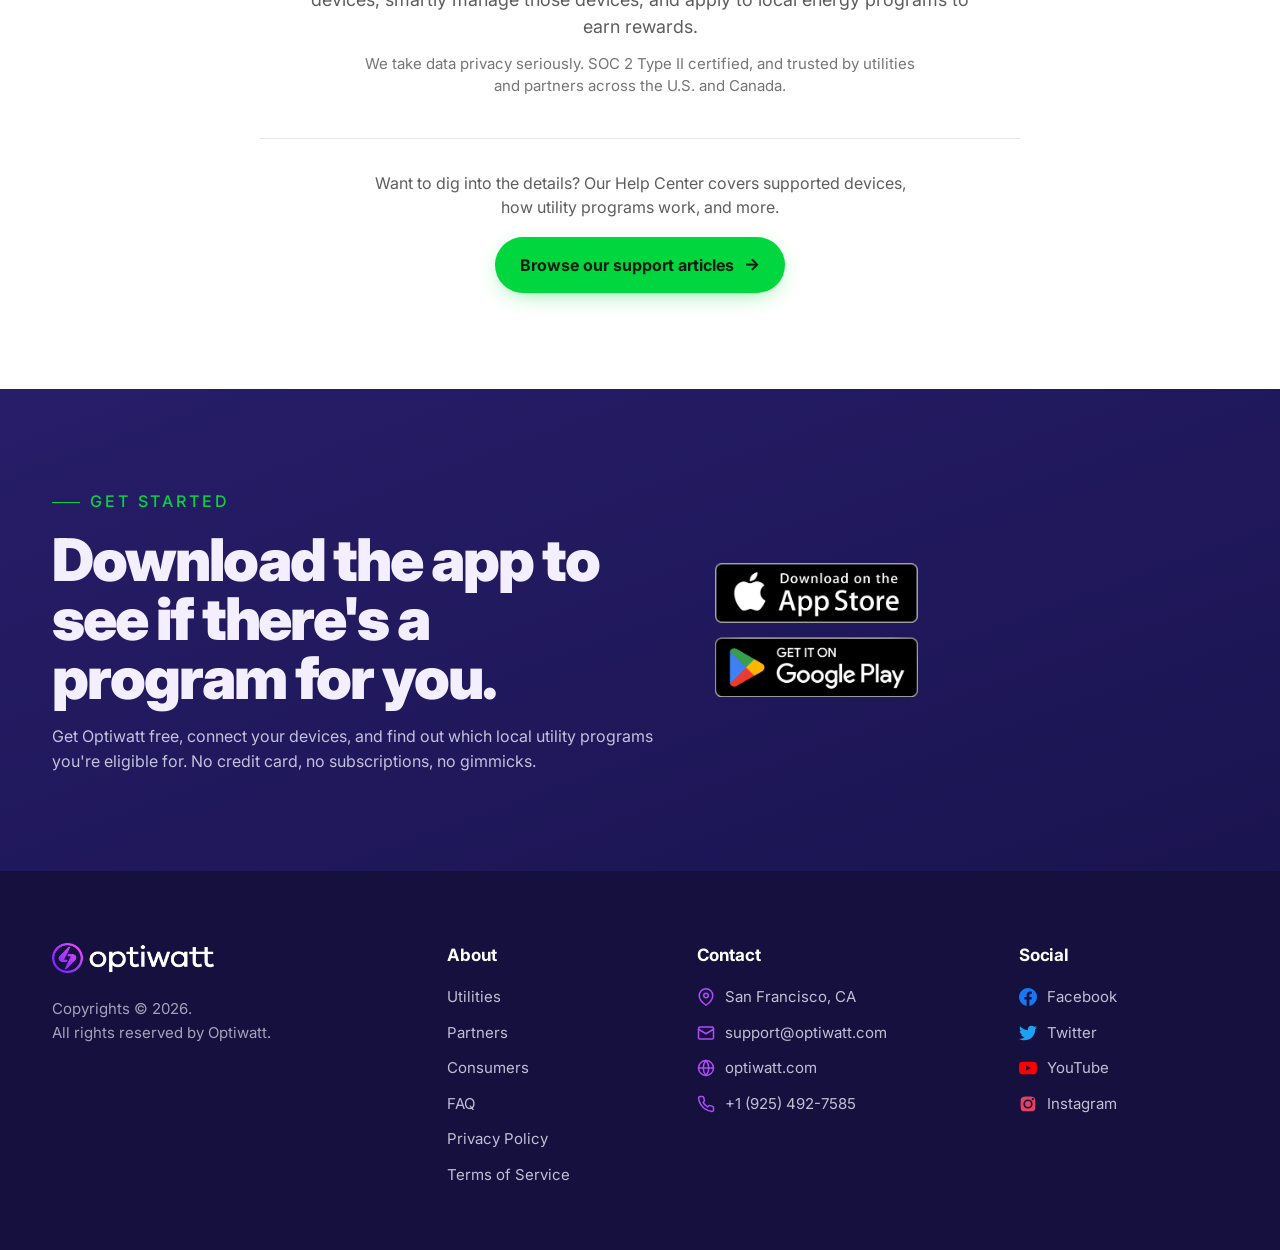
==== commit 78b07931: "Remove HubSpot tracking script; no cookie banner needed Decided against visitor tracking. Removed th" ====
(no text change in the page or its own stylesheets)
